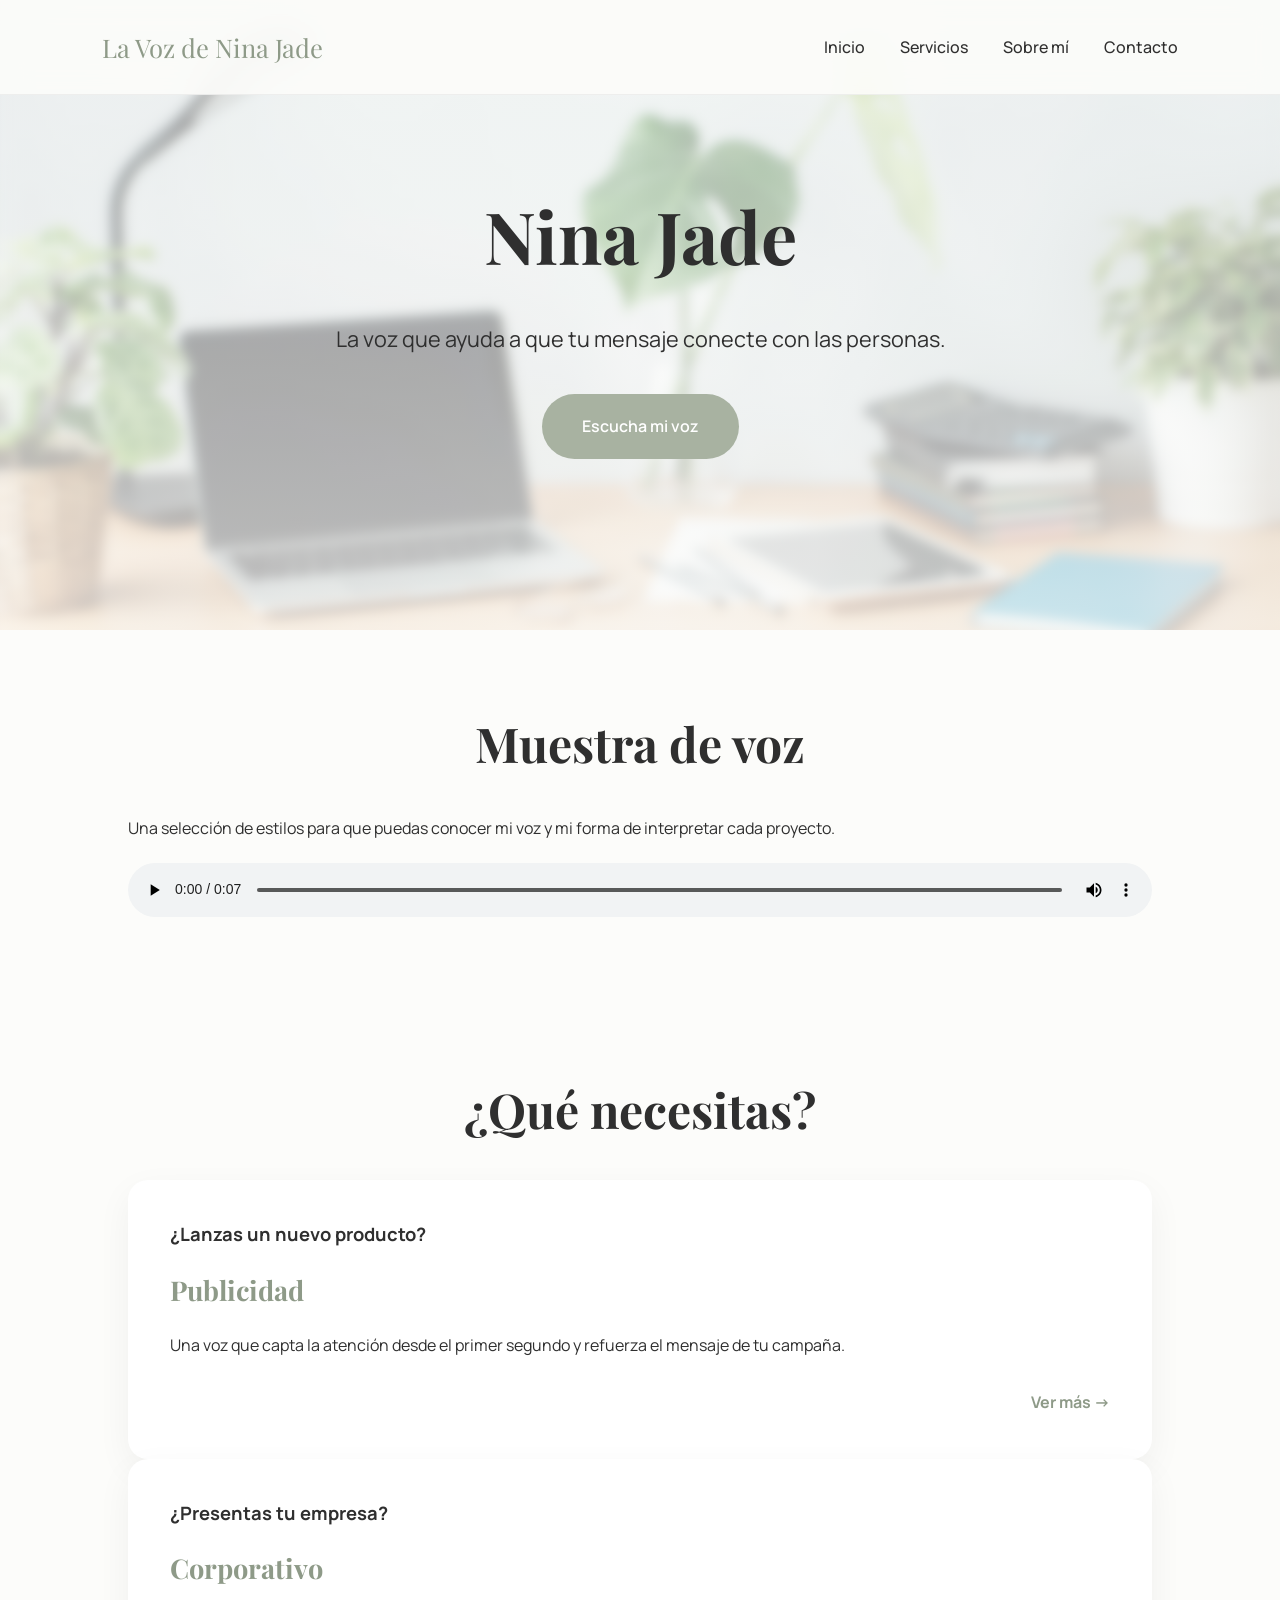
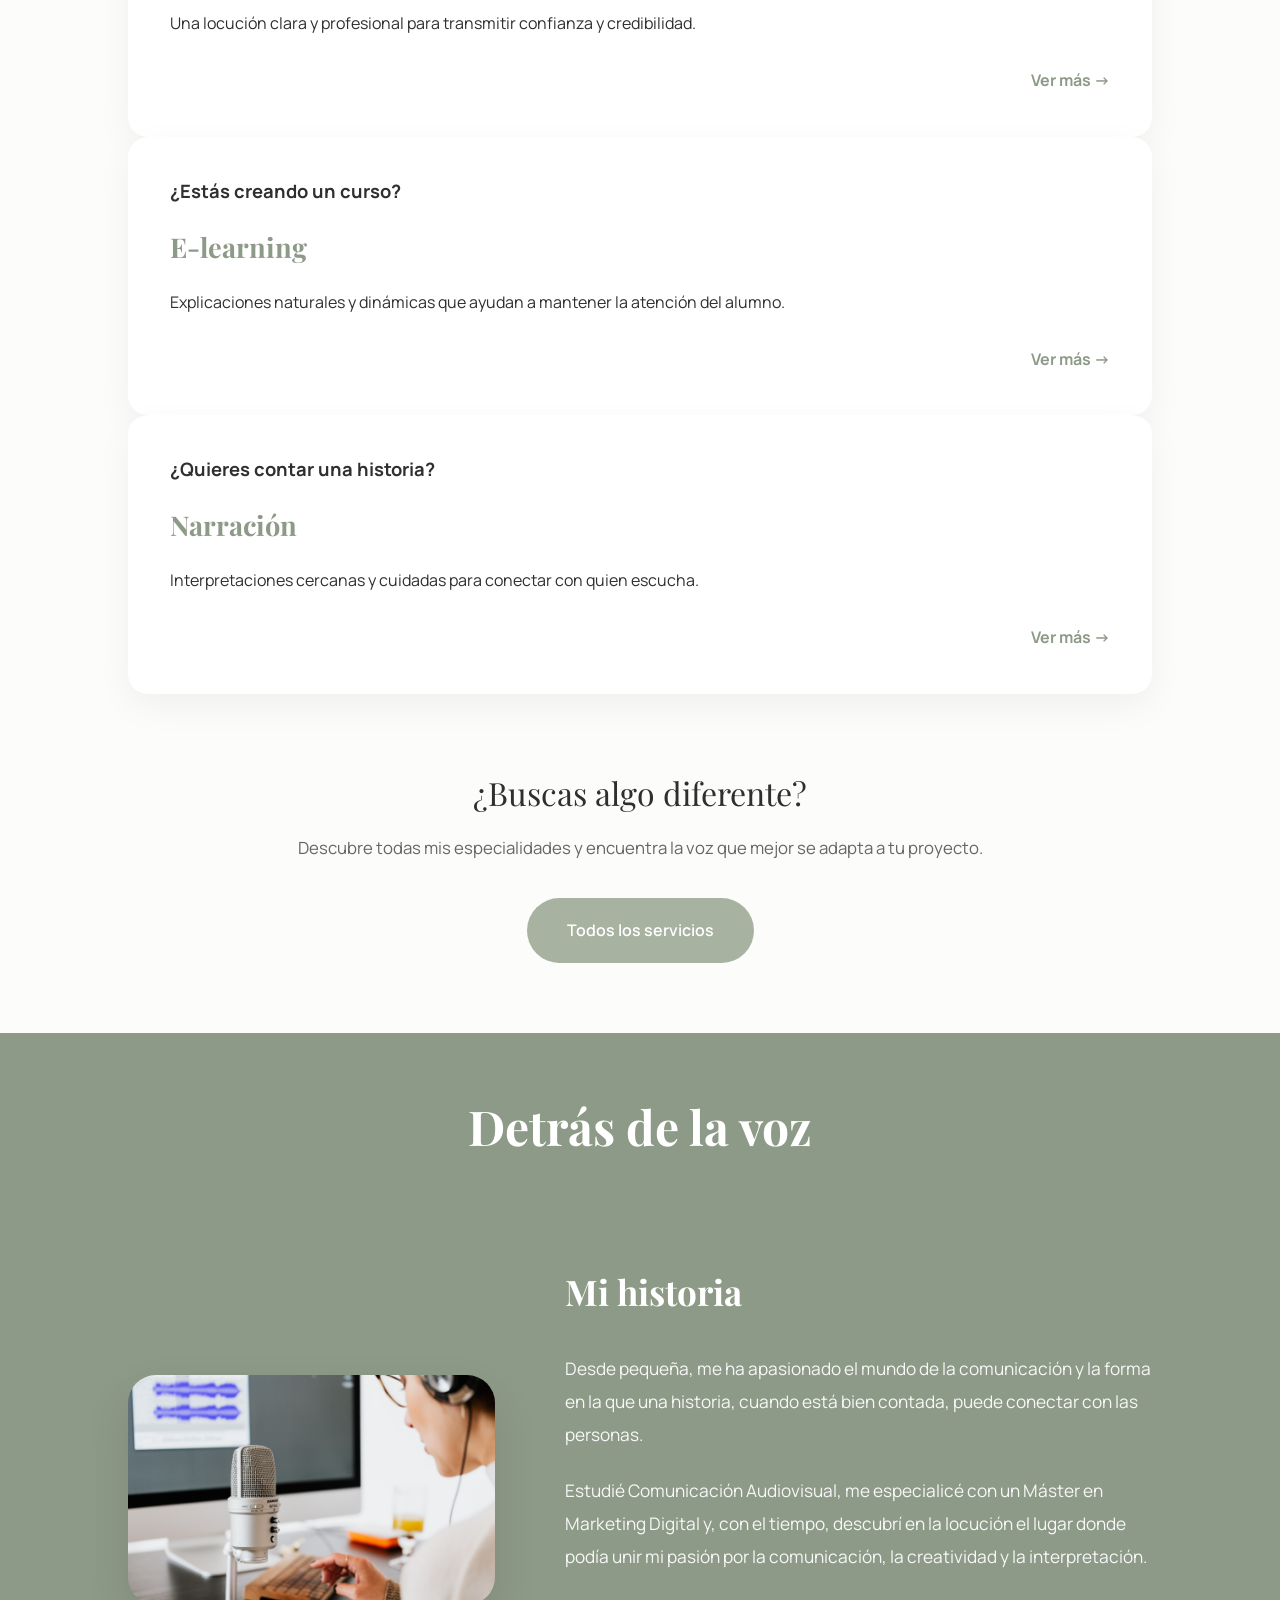
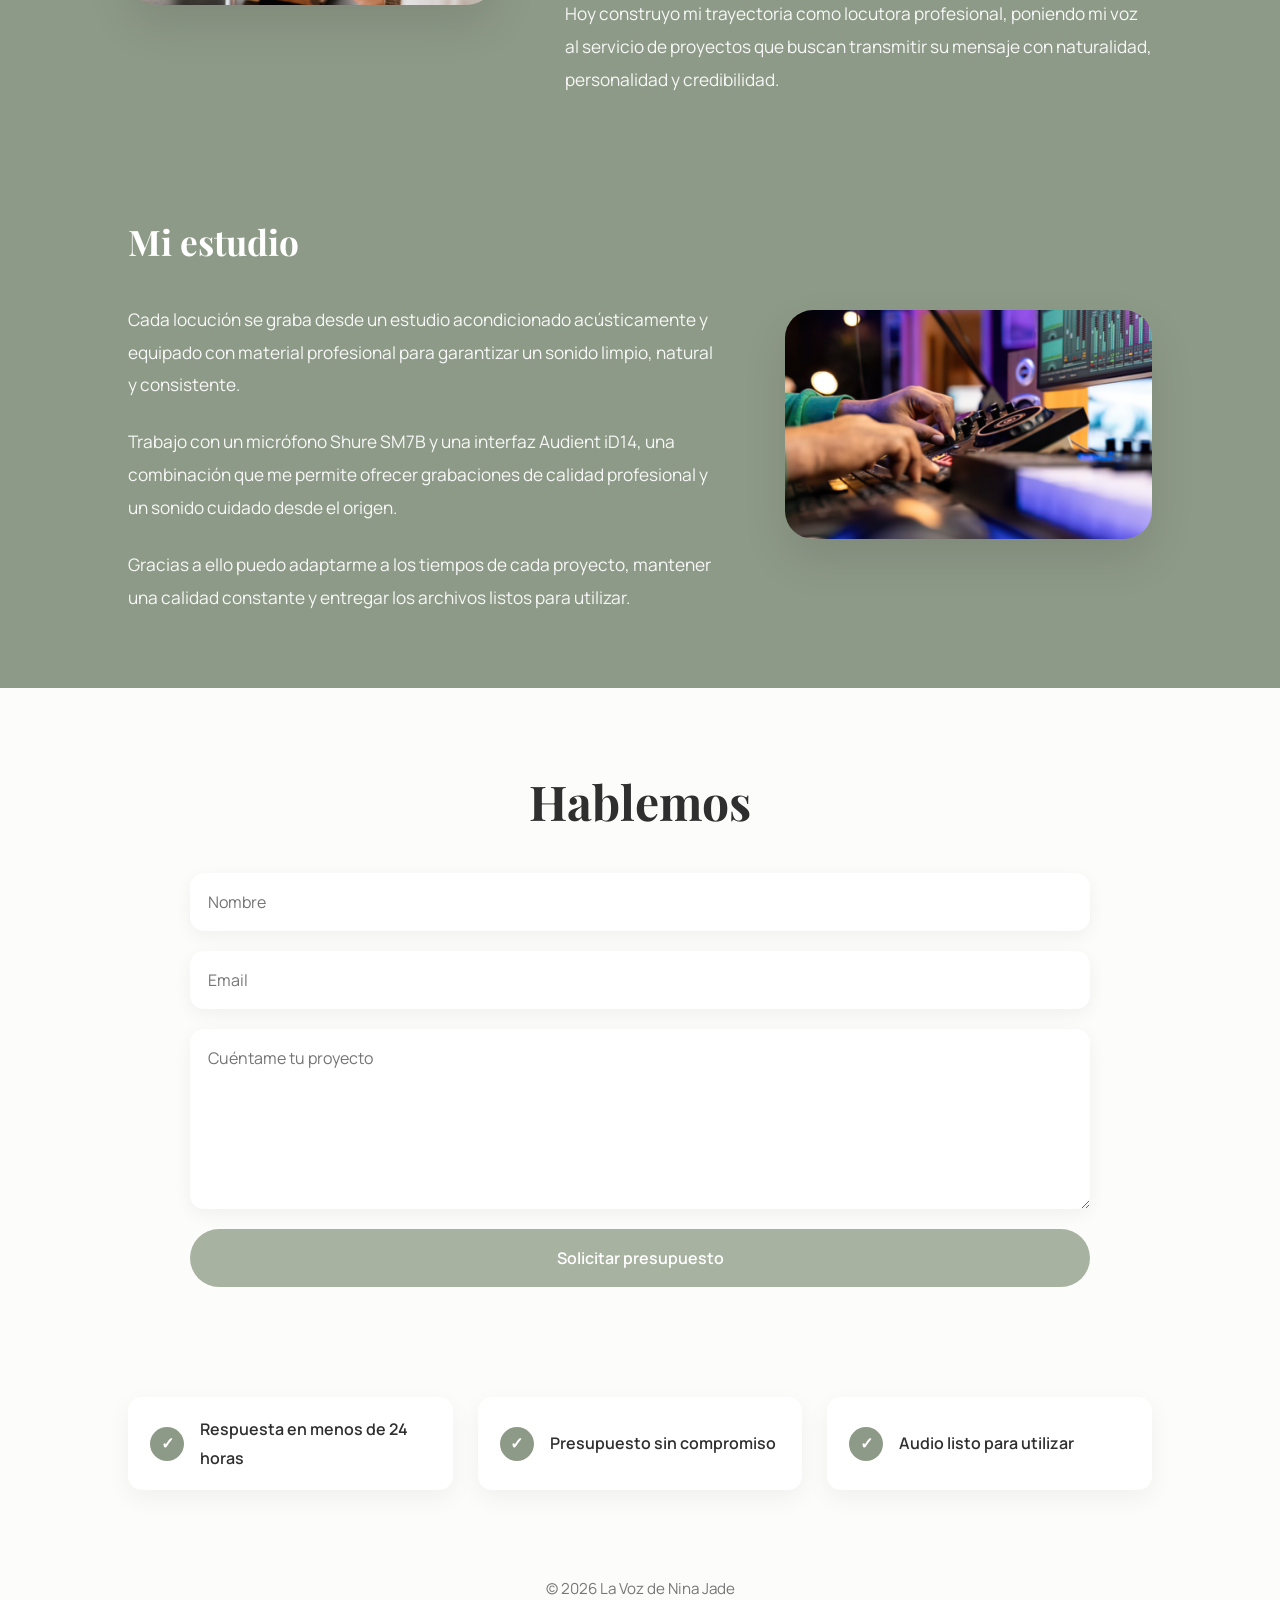
==== index.html @ 8c82927b "index.html" ====
<!DOCTYPE html>
<html lang="es">

<head>
    <meta charset="UTF-8">
    <meta name="viewport" content="width=device-width, initial-scale=1.0">

    <title>La Voz de Nina Jade | Locutora Profesional</title>

    <meta name="description"
        content="Locutora profesional especializada en publicidad, narración, e-learning, corporativo y locución comercial.">

    <link rel="stylesheet" href="style.css">
</head>

<body>

    <!-- ===================== -->
    <!-- HEADER -->
    <!-- ===================== -->

    <header>

        <div class="logo">
            La Voz de Nina Jade
        </div>

        <nav>

            <a href="#inicio">Inicio</a>
            <a href="#servicios">Servicios</a>
            <a href="#sobre-mi">Sobre mí</a>
            <a href="#contacto">Contacto</a>

        </nav>

    </header>


    <!-- ===================== -->
    <!-- HERO -->
    <!-- ===================== -->

    <section id="inicio" class="hero">

        <div class="hero-content">

            <h1>Nina Jade</h1>

            <p>
                La voz que ayuda a que tu mensaje conecte con las personas.
            </p>

            <a href="#demos" class="button">
                Escucha mi voz
            </a>

        </div>

    </section>

    <!-- ===================== -->
    <!-- DEMOS -->
    <!-- ===================== -->

    <section id="demos">

        <h2>Muestra de voz</h2>

        <p>
            Una selección de estilos para que puedas conocer mi voz y mi forma de interpretar cada proyecto.
        </p>

        <audio controls>

            <source src="audio/demoprincipal.mp3" type="audio/mpeg">

            Tu navegador no soporta audio.

        </audio>

    </section>


<!-- ===================== -->
<!-- SERVICIOS -->
<!-- ===================== -->

<section id="servicios">

    <h2>¿Qué necesitas?</h2>

    <div class="home-cards">

        <div class="card">

            <span class="card-question">
                ¿Lanzas un nuevo producto?
            </span>

            <h3>Publicidad</h3>

            <p>
                Una voz que capta la atención desde el primer segundo y refuerza el mensaje de tu campaña.
            </p>

            <a href="publicidad.html" class="card-link">
                Ver más →
            </a>

        </div>

        <div class="card">

            <span class="card-question">
                ¿Presentas tu empresa?
            </span>

            <h3>Corporativo</h3>

            <p>
                Una locución clara y profesional para transmitir confianza y credibilidad.
            </p>

            <a href="corporativo.html" class="card-link">
                Ver más →
            </a>

        </div>

        <div class="card">

            <span class="card-question">
                ¿Estás creando un curso?
            </span>

            <h3>E-learning</h3>

            <p>
                Explicaciones naturales y dinámicas que ayudan a mantener la atención del alumno.
            </p>

            <a href="elearning.html" class="card-link">
                Ver más →
            </a>

        </div>

        <div class="card">

            <span class="card-question">
                ¿Quieres contar una historia?
            </span>

            <h3>Narración</h3>

            <p>
                Interpretaciones cercanas y cuidadas para conectar con quien escucha.
            </p>

            <a href="narracion.html" class="card-link">
                Ver más →
            </a>

        </div>

    </div>

    <div class="services-more">

        <p class="services-more-text">
            ¿Buscas algo diferente?
        </p>

        <p class="services-more-subtext">
            Descubre todas mis especialidades y encuentra la voz que mejor se adapta a tu proyecto.
        </p>

        <a href="servicios.html" class="button">
            Todos los servicios
        </a>

    </div>

</section>

<!-- ===================== -->
<!-- DETRÁS DE LA VOZ -->
<!-- ===================== -->

<section id="sobre-mi" class="about-section">

    <div class="about-wrapper">

        <h2 class="about-main-title">
            Detrás de la voz
        </h2>

        <!-- MI HISTORIA -->

        <div class="about-container">

            <div class="about-image">

                <img src="images/sobremi.png" alt="Nina Jade">

            </div>

            <div class="about-text">

                <h3>Mi historia</h3>

                <p>

                    Desde pequeña, me ha apasionado el mundo de la comunicación y la forma en la que una historia, cuando está bien contada, puede conectar con las personas.

                </p>

                <p>

                    Estudié Comunicación Audiovisual, me especialicé con un Máster en Marketing Digital y, con el tiempo, descubrí en la locución el lugar donde podía unir mi pasión por la comunicación, la creatividad y la interpretación.

                </p>

                <p>

                    Hoy construyo mi trayectoria como locutora profesional, poniendo mi voz al servicio de proyectos que buscan transmitir su mensaje con naturalidad, personalidad y credibilidad.

                </p>

            </div>

        </div>

        <!-- MI ESTUDIO -->

        <div class="about-container reverse">

            <div class="about-image">

                <img src="images/estudio.png" alt="Estudio de grabación">

            </div>

            <div class="about-text">

                <h3>Mi estudio</h3>

                <p>

                    Cada locución se graba desde un estudio acondicionado acústicamente y equipado con material profesional para garantizar un sonido limpio, natural y consistente.

                </p>

                <p>

                    Trabajo con un micrófono Shure SM7B y una interfaz Audient iD14, una combinación que me permite ofrecer grabaciones de calidad profesional y un sonido cuidado desde el origen.

                </p>

                <p>

                    Gracias a ello puedo adaptarme a los tiempos de cada proyecto, mantener una calidad constante y entregar los archivos listos para utilizar.

                </p>

            </div>

        </div>

    </div>

</section>
    

 <!-- ===================== -->
<!-- CONTACTO -->
<!-- ===================== -->

<section id="contacto">

    <h2>Hablemos</h2>

    <form id="contact-form" action="https://formspree.io/f/xaqrydpb" method="POST">

        <input
            type="text"
            name="nombre"
            placeholder="Nombre"
            required>

        <input
            type="email"
            name="email"
            placeholder="Email"
            required>

        <textarea
            name="mensaje"
            placeholder="Cuéntame tu proyecto"
            required></textarea>

       <button type="submit">
    Solicitar presupuesto
</button>

<p id="form-status"></p>

</form>

</section>

    <!-- ===================== -->
<!-- VENTAJAS -->
<!-- ===================== -->

<section class="contact-highlights">

    <div class="service-highlights">

        <div class="highlight">

            <span>✓</span>

            <p>Respuesta en menos de 24 horas</p>

        </div>

        <div class="highlight">

            <span>✓</span>

            <p>Presupuesto sin compromiso</p>

        </div>

        <div class="highlight">

            <span>✓</span>

            <p>Audio listo para utilizar</p>

        </div>

    </div>

</section>
    
    <!-- ===================== -->
    <!-- FOOTER -->
    <!-- ===================== -->

    <footer>

        <p>

            © 2026 La Voz de Nina Jade

        </p>

    </footer>

    <script src="script.js"></script>

</body>

</html>
---- style.css ----
/* ==========================================
   LA VOZ DE NINA JADE
   STYLE.CSS · VERSIÓN 1.0
========================================== */


/* ==========================================
   GOOGLE FONTS
========================================== */

@import url('https://fonts.googleapis.com/css2?family=Manrope:wght@300;400;500;600;700&family=Playfair+Display:wght@500;600;700&display=swap');


/* ==========================================
   VARIABLES
========================================== */

:root{

    --background:#FCFCFA;

    --text:#2F2F2F;

    --sage:#A8B2A1;

    --sage-dark:#8E9A88;

    --light:#E8ECE8;

    --white:#FFFFFF;

}


/* ==========================================
   RESET
========================================== */

*{

    margin:0;

    padding:0;

    box-sizing:border-box;

}


html{

    scroll-behavior:smooth;

}


body{

    font-family:"Manrope",sans-serif;

    background:var(--background);

    color:var(--text);

    line-height:1.8;

}


/* ==========================================
   HEADER
========================================== */

header{

    position:fixed;

    top:0;

    left:0;

    width:100%;

    display:flex;

    justify-content:space-between;

    align-items:center;

    padding:24px 8%;

    background:rgba(252,252,250,.90);

    backdrop-filter:blur(14px);

    border-bottom:1px solid rgba(0,0,0,.05);

    z-index:1000;

}


/* ==========================================
   LOGO
========================================== */

.logo{

    text-decoration:none;

    font-family:"Playfair Display",serif;

    font-size:1.6rem;

    color:var(--sage-dark);

    transition:.3s;

}

.logo:hover{

    color:var(--text);

}


/* ==========================================
   NAVEGACIÓN
========================================== */

nav{

    display:flex;

    gap:35px;

}


nav a{

    text-decoration:none;

    color:var(--text);

    font-weight:500;

    transition:.3s;

}


nav a:hover{

    color:var(--sage-dark);

}


/* ==========================================
   HERO PRINCIPAL
========================================== */

.hero{

    min-height:70vh;

    display:flex;

    justify-content:center;

    align-items:center;

    text-align:center;

    padding:80px 20px;

    background:

        linear-gradient(rgba(252,252,250,.55),rgba(252,252,250,.75)),

        url("images/portada.png");

    background-size:cover;

    background-position:center;

}


.hero-content{

    max-width:760px;

}


.hero h1{

    font-family:"Playfair Display",serif;

    font-size:4.5rem;

    margin-bottom:20px;

    color:var(--text);

}


.hero p{

    font-size:1.35rem;

    margin-bottom:35px;

}


/* ==========================================
   BOTONES
========================================== */

.button{

    display:inline-block;

    background:var(--sage);

    color:white;

    padding:18px 40px;

    border-radius:999px;

    text-decoration:none;

    font-weight:600;

    transition:.35s;

}


.button:hover{

    background:var(--sage-dark);

    transform:translateY(-3px);

}


/* ==========================================
   SECCIONES
========================================== */

section{

    padding:70px 10%;

}


section h2{

    font-family:"Playfair Display",serif;

    font-size:3rem;

    text-align:center;

    margin-bottom:28px;

}


/* ==========================================
   TARJETAS
========================================== */

.cards{

    display:grid;

    grid-template-columns:repeat(2,1fr);

    gap:30px;

}


.card{

    background:white;

    padding:42px;

    border-radius:20px;

    box-shadow:0 12px 35px rgba(0,0,0,.05);

    transition:.35s;

}


.card:hover{

    transform:translateY(-8px);

}


/* ==========================================
   TARJETAS · TEXTO
========================================== */

.card-question{

    display:block;

    margin-bottom:18px;

    font-size:1.15rem;

    font-weight:700;

    line-height:1.4;

    color:var(--text);

}


.card h3{

    font-family:"Playfair Display",serif;

    font-size:1.7rem;

    color:var(--sage-dark);

    margin-bottom:16px;

}


.card p{

    margin-bottom:28px;

    line-height:1.8;

}


.card-link{

    display:block;

    width:fit-content;

    margin-left:auto;

    text-decoration:none;

    color:var(--sage-dark);

    font-weight:700;

    transition:.3s;

}


.card-link:hover{

    color:var(--text);

    transform:translateX(4px);

}


.card:hover .card-link{

    color:var(--text);

}

/* ==========================
      VENTAJAS
========================== */

.service-highlights{

    display:grid;

    grid-template-columns:repeat(3,1fr);

    gap:25px;

    margin-top:20px;

}
.highlight{

    display:flex;

    align-items:center;

    gap:16px;

    background:white;

    padding:18px 22px;

    border-radius:14px;

    box-shadow:0 8px 25px rgba(0,0,0,.05);

    transition:.3s;

}

.highlight:hover{

    transform:translateX(6px);

}

.highlight span{

    width:34px;

    height:34px;

    border-radius:50%;

    background:var(--sage-dark);

    color:white;

    display:flex;

    justify-content:center;

    align-items:center;

    font-weight:700;

    flex-shrink:0;

}

.highlight p{

    margin:0;

    font-weight:600;

    color:var(--text);

}

.contact-highlights{

    padding-top:10px;

}

/* ==========================================
   MÁS ESPECIALIDADES
========================================== */

.services-more{

    margin-top:70px;

    text-align:center;

}

.services-more-text{

    font-family:"Playfair Display",serif;

    font-size:2rem;

    color:var(--text);

    margin-bottom:12px;

}

.services-more-subtext{

    max-width:760px;

    margin:0 auto 35px;

    font-size:1.05rem;

    line-height:1.8;

    color:#666;

}


/* ==========================================
   AUDIO
========================================== */

audio{

    width:100%;

    margin-top:20px;

}


/* ==========================================
   SOBRE MÍ
========================================== */

.about-container{

    display:flex;

    align-items:center;

    gap:70px;

    max-width:1400px;

    margin:auto;

}

.about-image{

    flex:1;

}

.about-image img{

    width:100%;

    max-width:560px;

    aspect-ratio:16/10;

    object-fit:cover;

    display:block;

    border-radius:28px;

    box-shadow:0 20px 45px rgba(0,0,0,.10);

}

.about-text{

    flex:1.6;

}

.about-text h2{

    text-align:left;

    margin-bottom:35px;

}

.about-text p{

    font-size:1.08rem;

    line-height:1.9;

    margin-bottom:24px;

}

/* ==========================================
   DETRÁS DE LA VOZ
========================================== */

.about-section{

    background:var(--sage-dark);

    color:white;

    padding:50px 10%;

}

.about-wrapper{

    max-width:1400px;

    margin:auto;

}

.about-main-title{

    color:white;

    text-align:center;

    margin-bottom:90px;

}

.about-section .about-container{

    margin-bottom:90px;

}

.about-section .about-container:last-child{

    margin-bottom:0;

}

.about-section .about-text h3{

    font-family:"Playfair Display",serif;

    font-size:2.2rem;

    color:white;

    margin-bottom:30px;

}

.about-section .about-text p{

    color:rgba(255,255,255,.92);

}

.reverse{

    flex-direction:row-reverse;

}
/* ==========================================
   FORMULARIO
========================================== */

form{

    max-width:900px;

    margin:auto;

    display:flex;

    flex-direction:column;

    gap:20px;

}

input,
textarea{

    width:100%;

    padding:18px;

    border:none;

    border-radius:14px;

    background:white;

    box-shadow:0 5px 18px rgba(0,0,0,.05);

    font-size:1rem;

    font-family:"Manrope",sans-serif;

}

input:focus,
textarea:focus{

    outline:none;

    box-shadow:0 0 0 2px rgba(142,154,136,.35);

}

textarea{

    min-height:180px;

    resize:vertical;

}


button{

    background:var(--sage);

    color:white;

    border:none;

    border-radius:999px;

    padding:18px;

    cursor:pointer;

    font-size:1rem;

    font-family:"Manrope",sans-serif;

    font-weight:600;

    transition:.35s;

}

button:hover{

    background:var(--sage-dark);

    transform:translateY(-2px);

}


#form-status{

    margin-top:20px;

    text-align:center;

    min-height:30px;

    color:var(--sage-dark);

    font-weight:600;

}

#contacto{

    padding-bottom:20px;

}

.contact-highlights{

    padding-top:0;

}

/* ==========================================
   FOOTER
========================================== */

footer{

    padding:15px 20px;

    text-align:center;

    color:#777;

    font-size:.95rem;

}
/* ==========================================
   PÁGINAS DE SERVICIOS
========================================== */


/* ---------- HERO ---------- */

.hero-service{

    min-height:75vh;

    display:flex;

    justify-content:center;

    align-items:center;

    text-align:center;

    padding:140px 20px 80px;

    background-size:cover;

    background-position:center;

    background-repeat:no-repeat;

}


/* ---------- IMÁGENES DE CADA SERVICIO ---------- */

.hero-service.publicidad{

    background:
        linear-gradient(rgba(252,252,250,.55),rgba(252,252,250,.75)),
        url("images/portadapublicitaria.png") center center / cover no-repeat;

}

.hero-service.corporativo{

    background:
        linear-gradient(rgba(252,252,250,.55),rgba(252,252,250,.75)),
        url("images/portadacorporativo.png") center center / cover no-repeat;

}

.hero-service.elearning{

    background:
        linear-gradient(rgba(252,252,250,.55),rgba(252,252,250,.75)),
        url("images/portadaelearning.png") center center / cover no-repeat;

}

.hero-service.narracion{

    background:
        linear-gradient(rgba(252,252,250,.55),rgba(252,252,250,.75)),
        url("images/portadanarracion.png") center center / cover no-repeat;

}


/* ---------- CONTENIDO HERO ---------- */

.hero-service-content{

    max-width:850px;

}

.hero-service h1{

    font-family:"Playfair Display",serif;

    font-size:4rem;

    margin-bottom:20px;

}

.hero-subtitle{

    font-size:1.35rem;

    line-height:1.8;

}


/* ---------- SECCIONES ---------- */

.service-intro,
.service-types,
.service-demos,
.service-about,
.service-studio,
.service-process{

    max-width:1400px;

    margin:auto;

    padding:30px 10%;

}


.service-intro p,
.service-about p,
.service-process p{

    max-width:1100px;

    margin:0 auto 20px;

    text-align:center;

    line-height:1.9;

    font-size:1.08rem;

}

.service-intro-text{

    max-width:1100px;

    margin:0 auto 65px;

    text-align:center;

    line-height:1.8;

    font-size:1.08rem;

    color:#666;

}

/* ---------- LISTAS ---------- */

.service-types ul,
.service-process ul{

    max-width:900px;

    margin:40px auto;

    padding-left:25px;

    line-height:2;

}


.service-types li,
.service-process li{

    margin-bottom:12px;

}


/* ---------- DEMOS ---------- */

.service-demos{

    text-align:center;

}


.service-demos h3{

    font-family:"Playfair Display",serif;

    color:var(--sage-dark);

    margin-top:45px;

    margin-bottom:18px;

}


.service-demos audio{

    max-width:700px;

}


/* ==========================================
   RESPONSIVE
========================================== */

@media(max-width:900px){

    header{

        flex-direction:column;

        gap:20px;

    }
   
   .service-highlights{

    grid-template-columns:1fr;

}

    nav{

        gap:18px;

        flex-wrap:wrap;

        justify-content:center;

    }

    .hero h1,
    .hero-service h1{

        font-size:3rem;

    }

    .hero p,
    .hero-subtitle{

        font-size:1.15rem;

    }

    section{

        padding:70px 8%;

    }

    section h2{

        font-size:2.3rem;

    }

    .about-container{

        flex-direction:column;

        text-align:center;

        gap:45px;

    }

    .about-text{

        text-align:center;

    }

    .about-text h2{

        text-align:center;

    }

    .about-image img{

        max-width:320px;

     }

    .hero-service{

        min-height:60vh;

    }

}
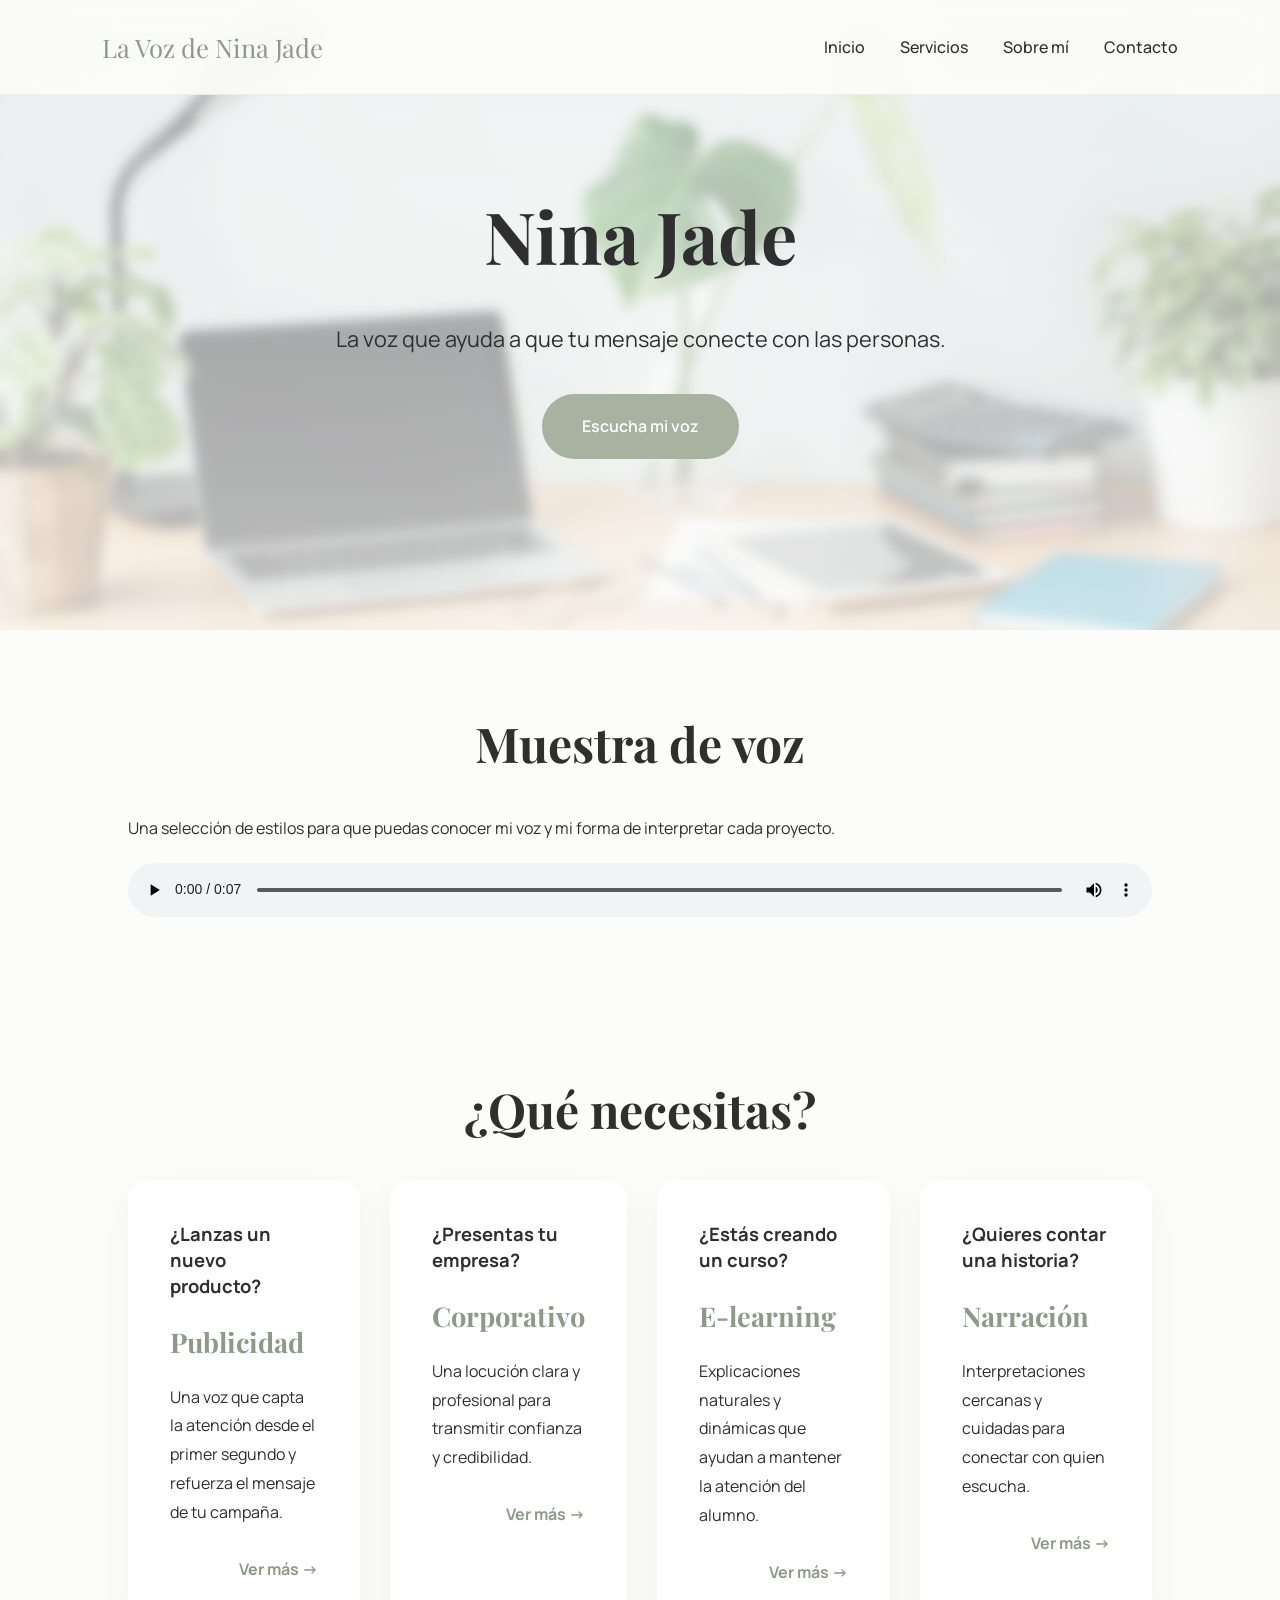
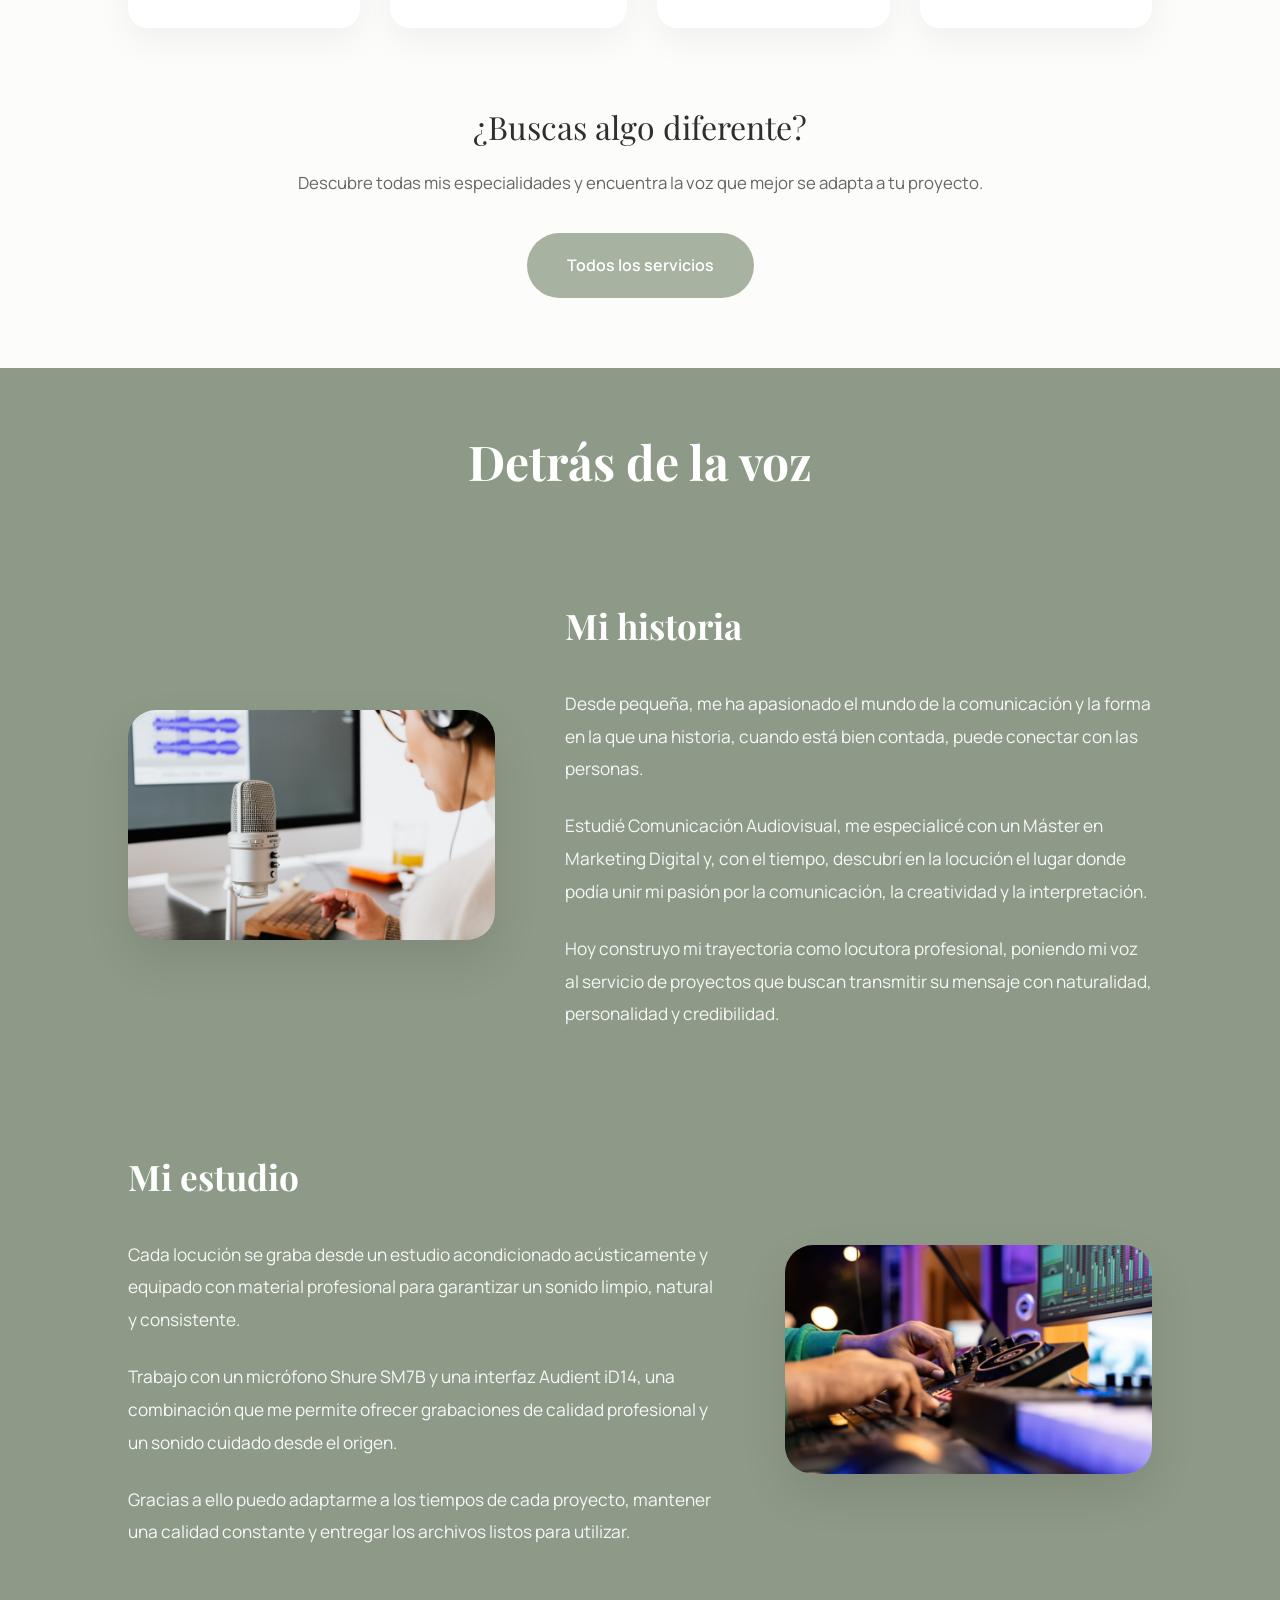
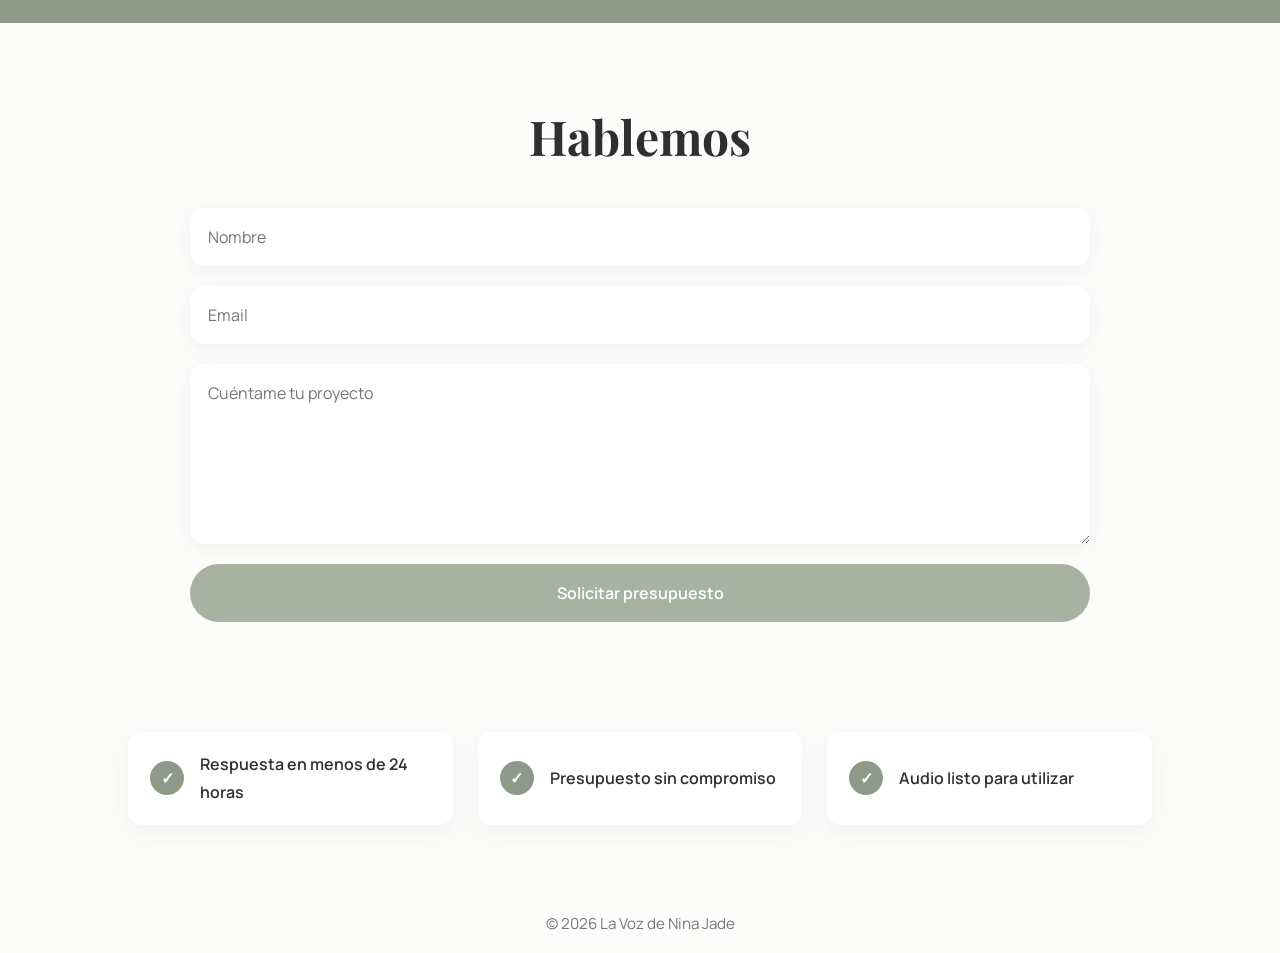
==== commit 3359e5bd: "index.html" ====
--- a/index.html
+++ b/index.html
@@ -9,6 +9,8 @@
 
     <meta name="description"
         content="Locutora profesional especializada en publicidad, narración, e-learning, corporativo y locución comercial.">
+
+    <link rel="icon" type="image/png" href="favicon.png">
 
     <link rel="stylesheet" href="style.css">
 </head>
--- a/style.css
+++ b/style.css
@@ -279,6 +279,16 @@
 /* ==========================================
    TARJETAS
 ========================================== */
+
+.home-cards{
+
+    display:grid;
+
+    grid-template-columns:repeat(4,1fr);
+
+    gap:30px;
+
+}
 
 .cards{
 
@@ -1026,6 +1036,18 @@
 
     }
 
+   .home-cards{
+
+    grid-template-columns:1fr;
+
+}
+
+   .cards{
+
+    grid-template-columns:1fr;
+
+}
+
     section{
 
         padding:70px 8%;
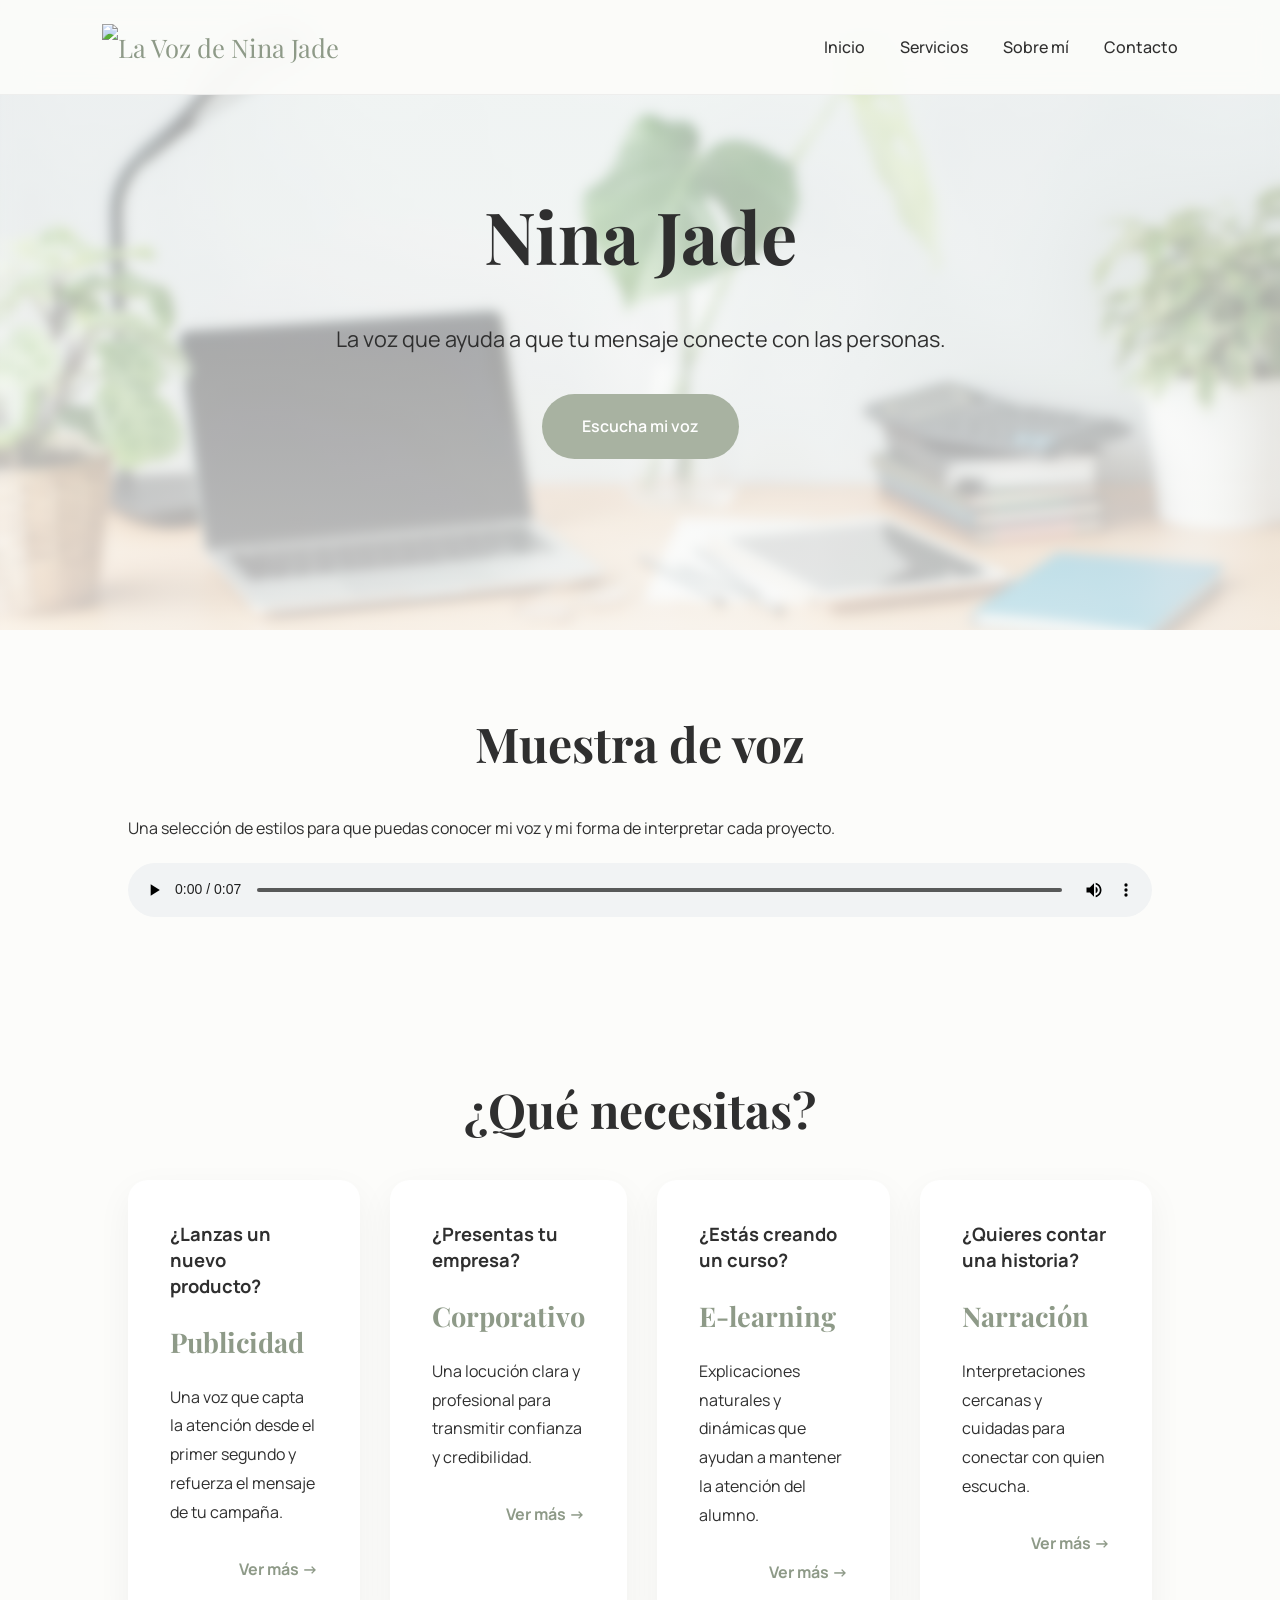
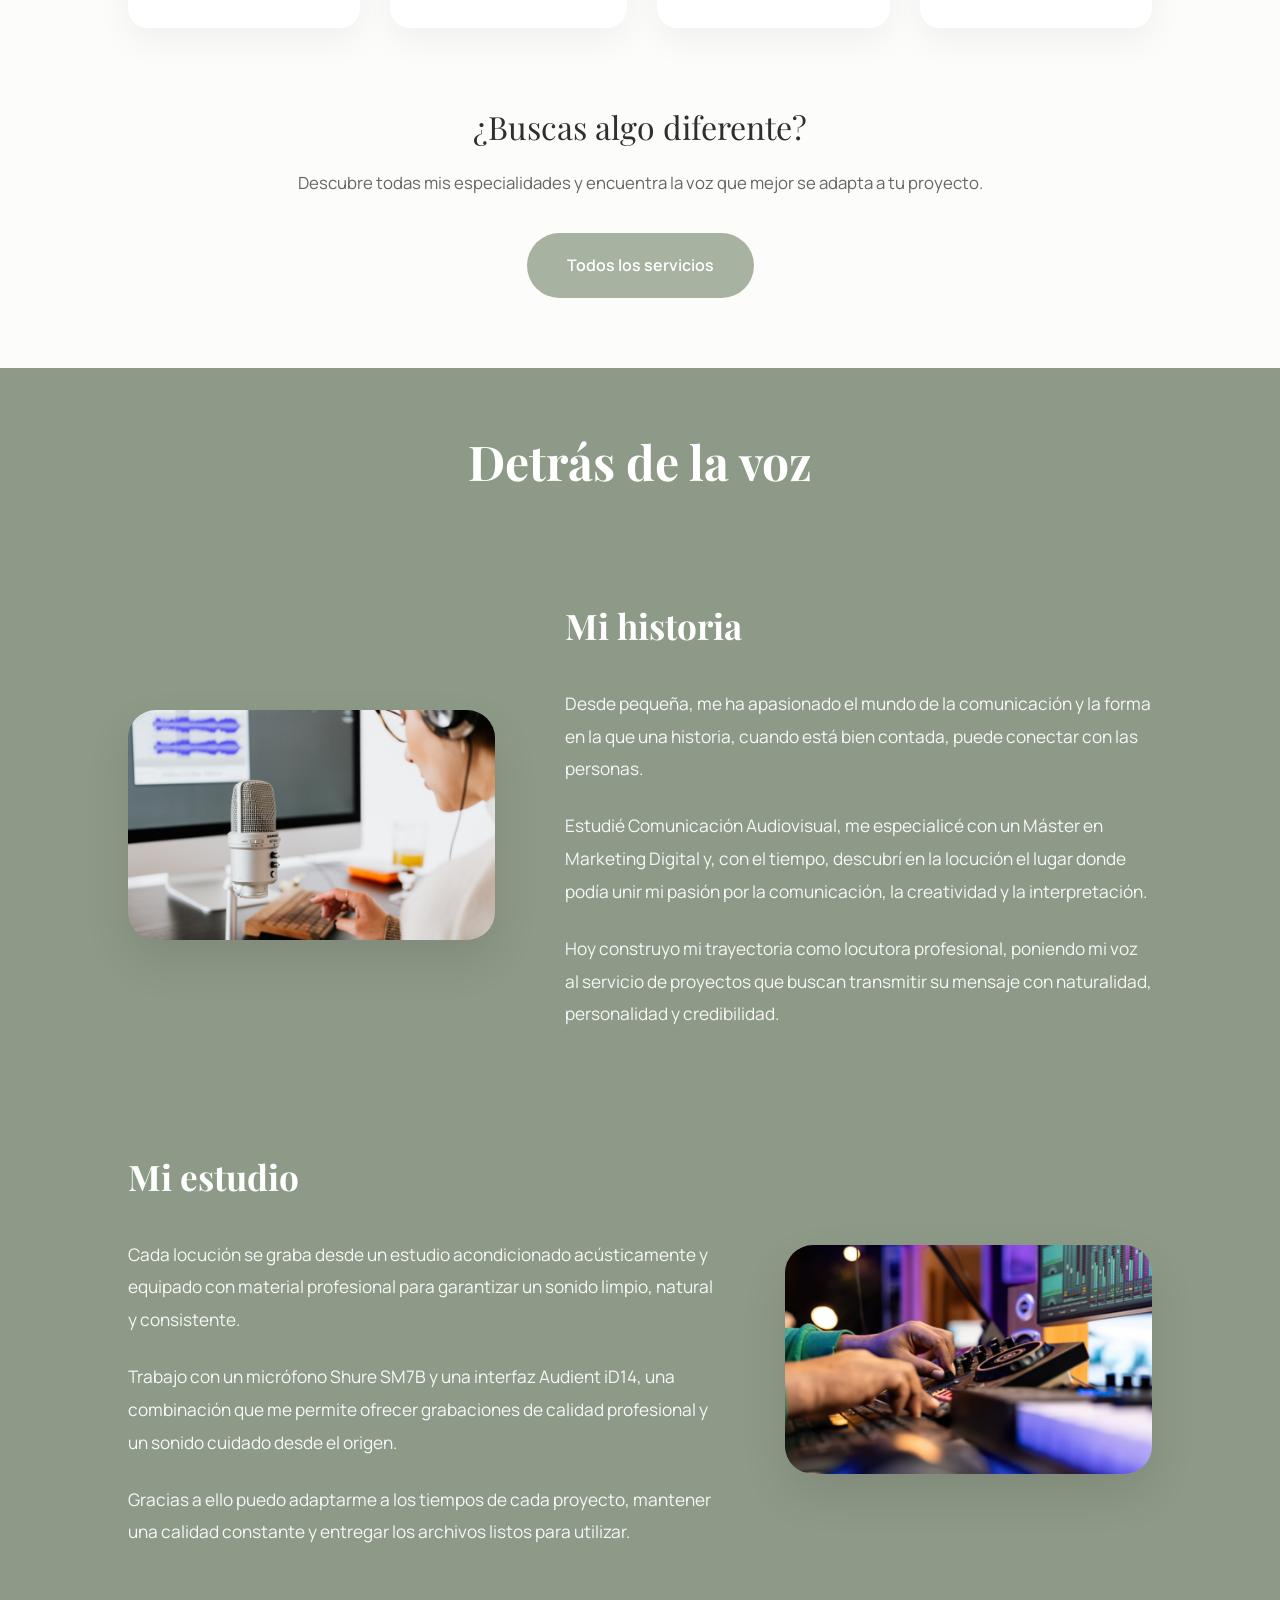
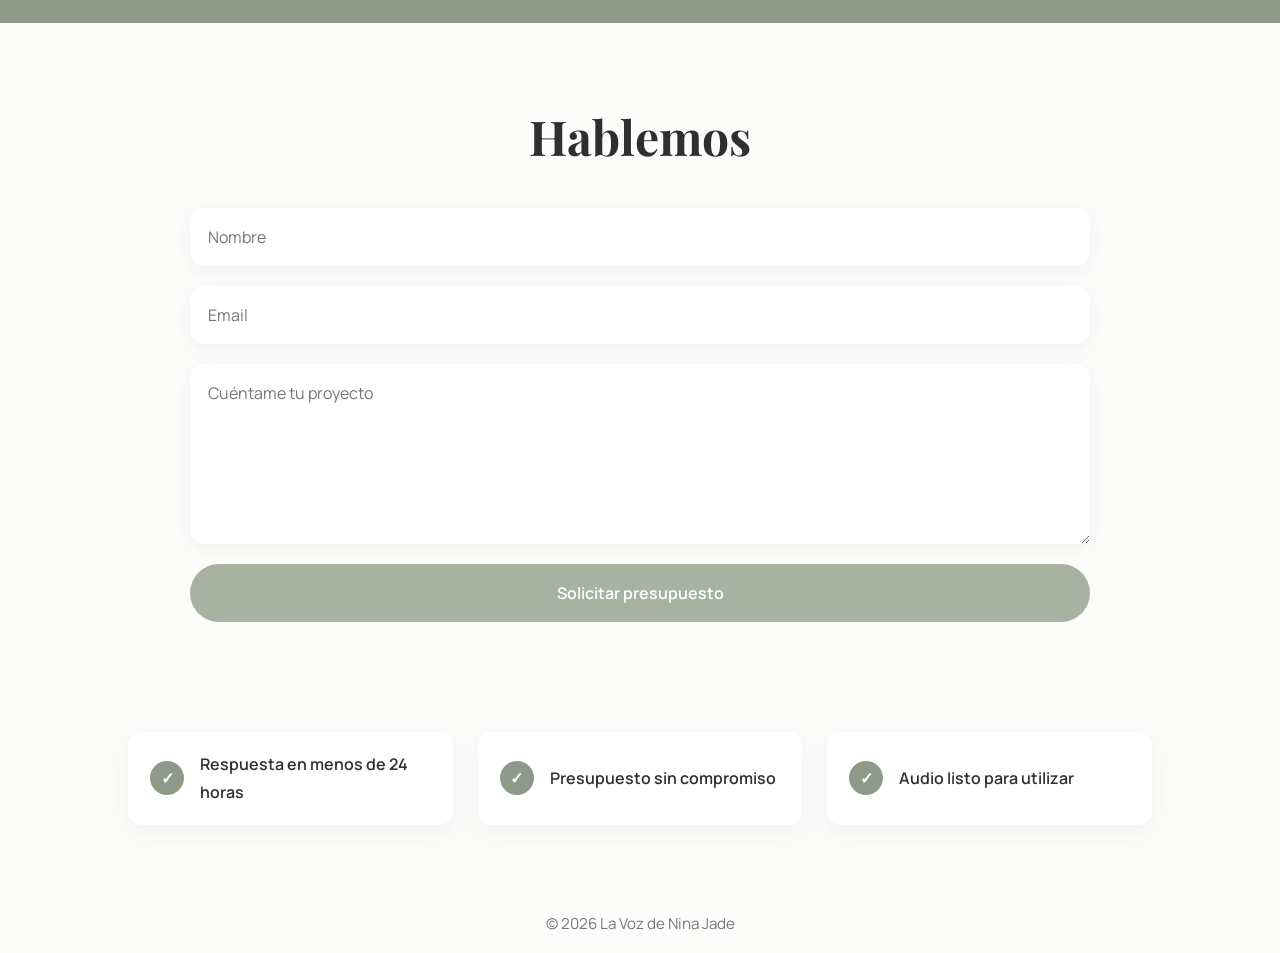
==== commit 28b87a7a: "index.html" ====
--- a/index.html
+++ b/index.html
@@ -23,20 +23,22 @@
 
     <header>
 
-        <div class="logo">
-            La Voz de Nina Jade
-        </div>
-
-        <nav>
-
-            <a href="#inicio">Inicio</a>
-            <a href="#servicios">Servicios</a>
-            <a href="#sobre-mi">Sobre mí</a>
-            <a href="#contacto">Contacto</a>
-
-        </nav>
-
-    </header>
+    <a href="index.html" class="logo">
+
+        <img src="logo.png" alt="La Voz de Nina Jade">
+
+    </a>
+
+    <nav>
+
+        <a href="#inicio">Inicio</a>
+        <a href="#servicios">Servicios</a>
+        <a href="#sobre-mi">Sobre mí</a>
+        <a href="#contacto">Contacto</a>
+
+    </nav>
+
+</header>
 
 
     <!-- ===================== -->
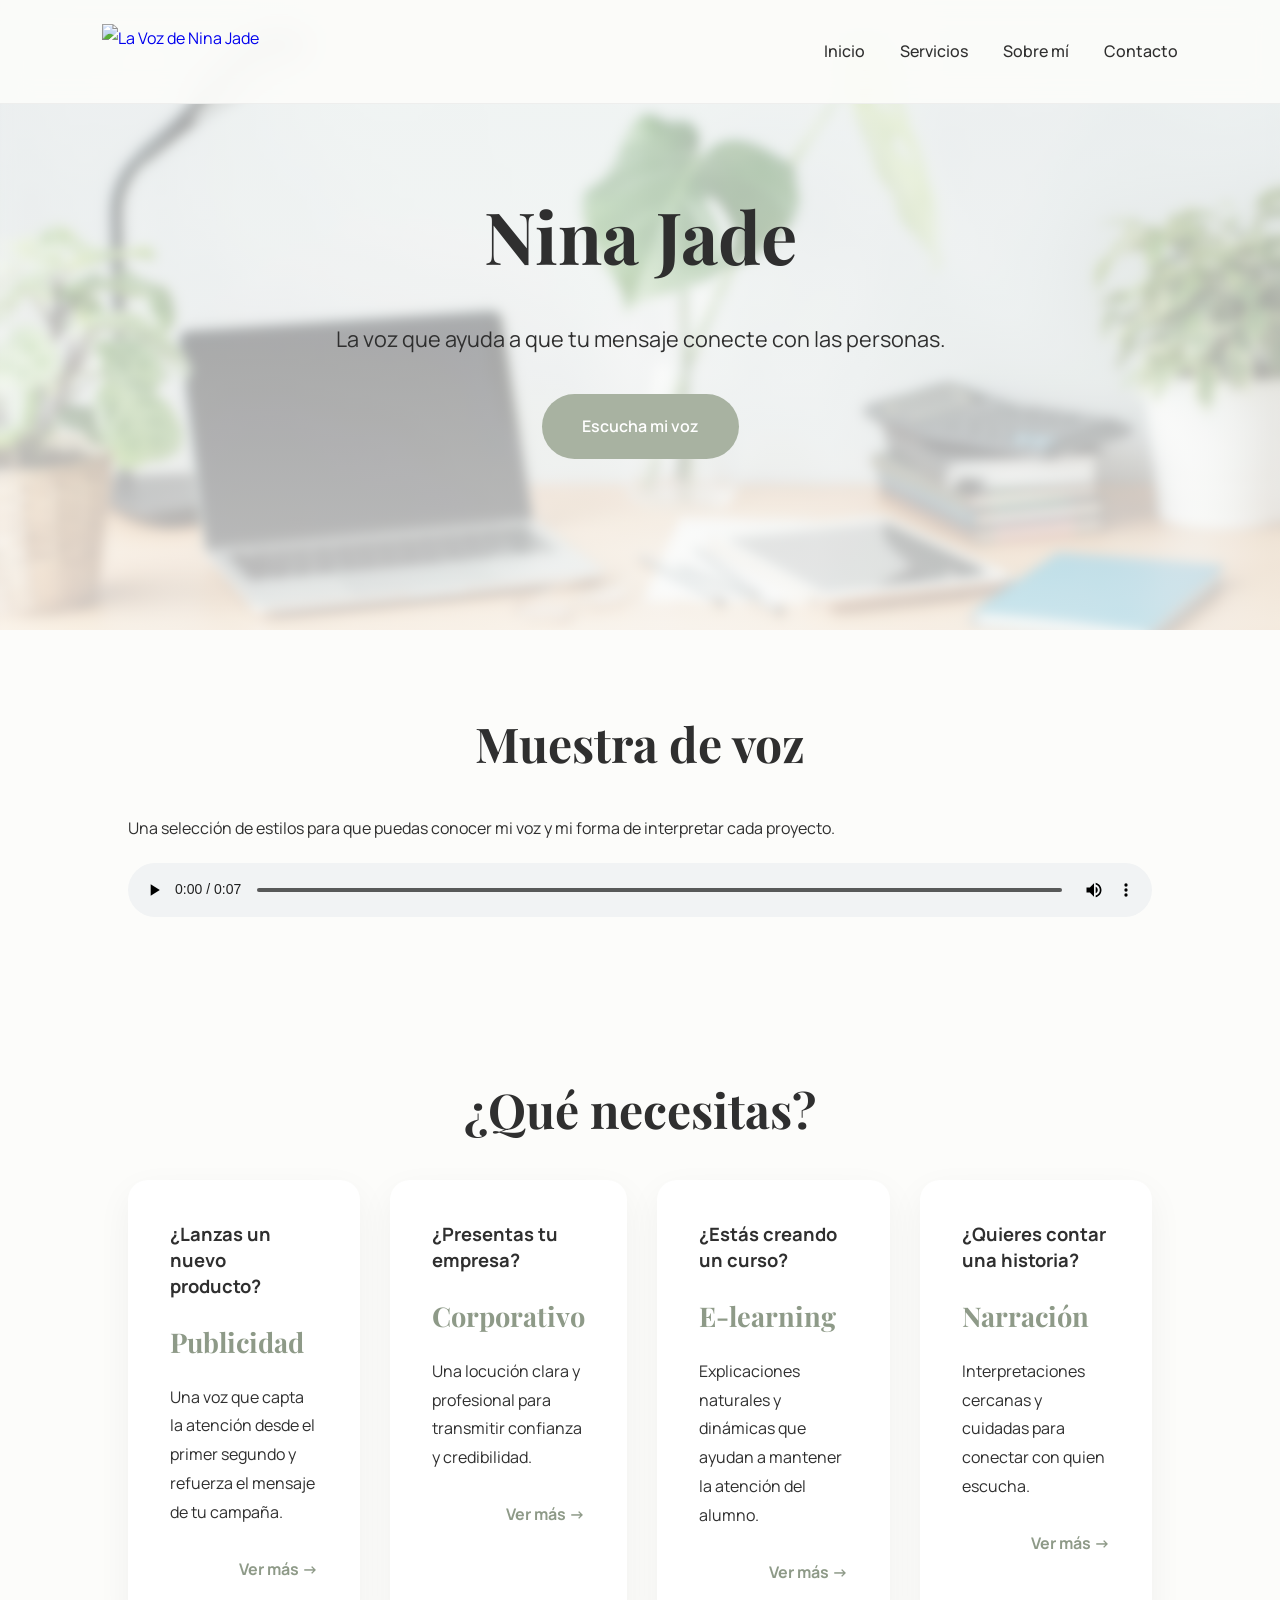
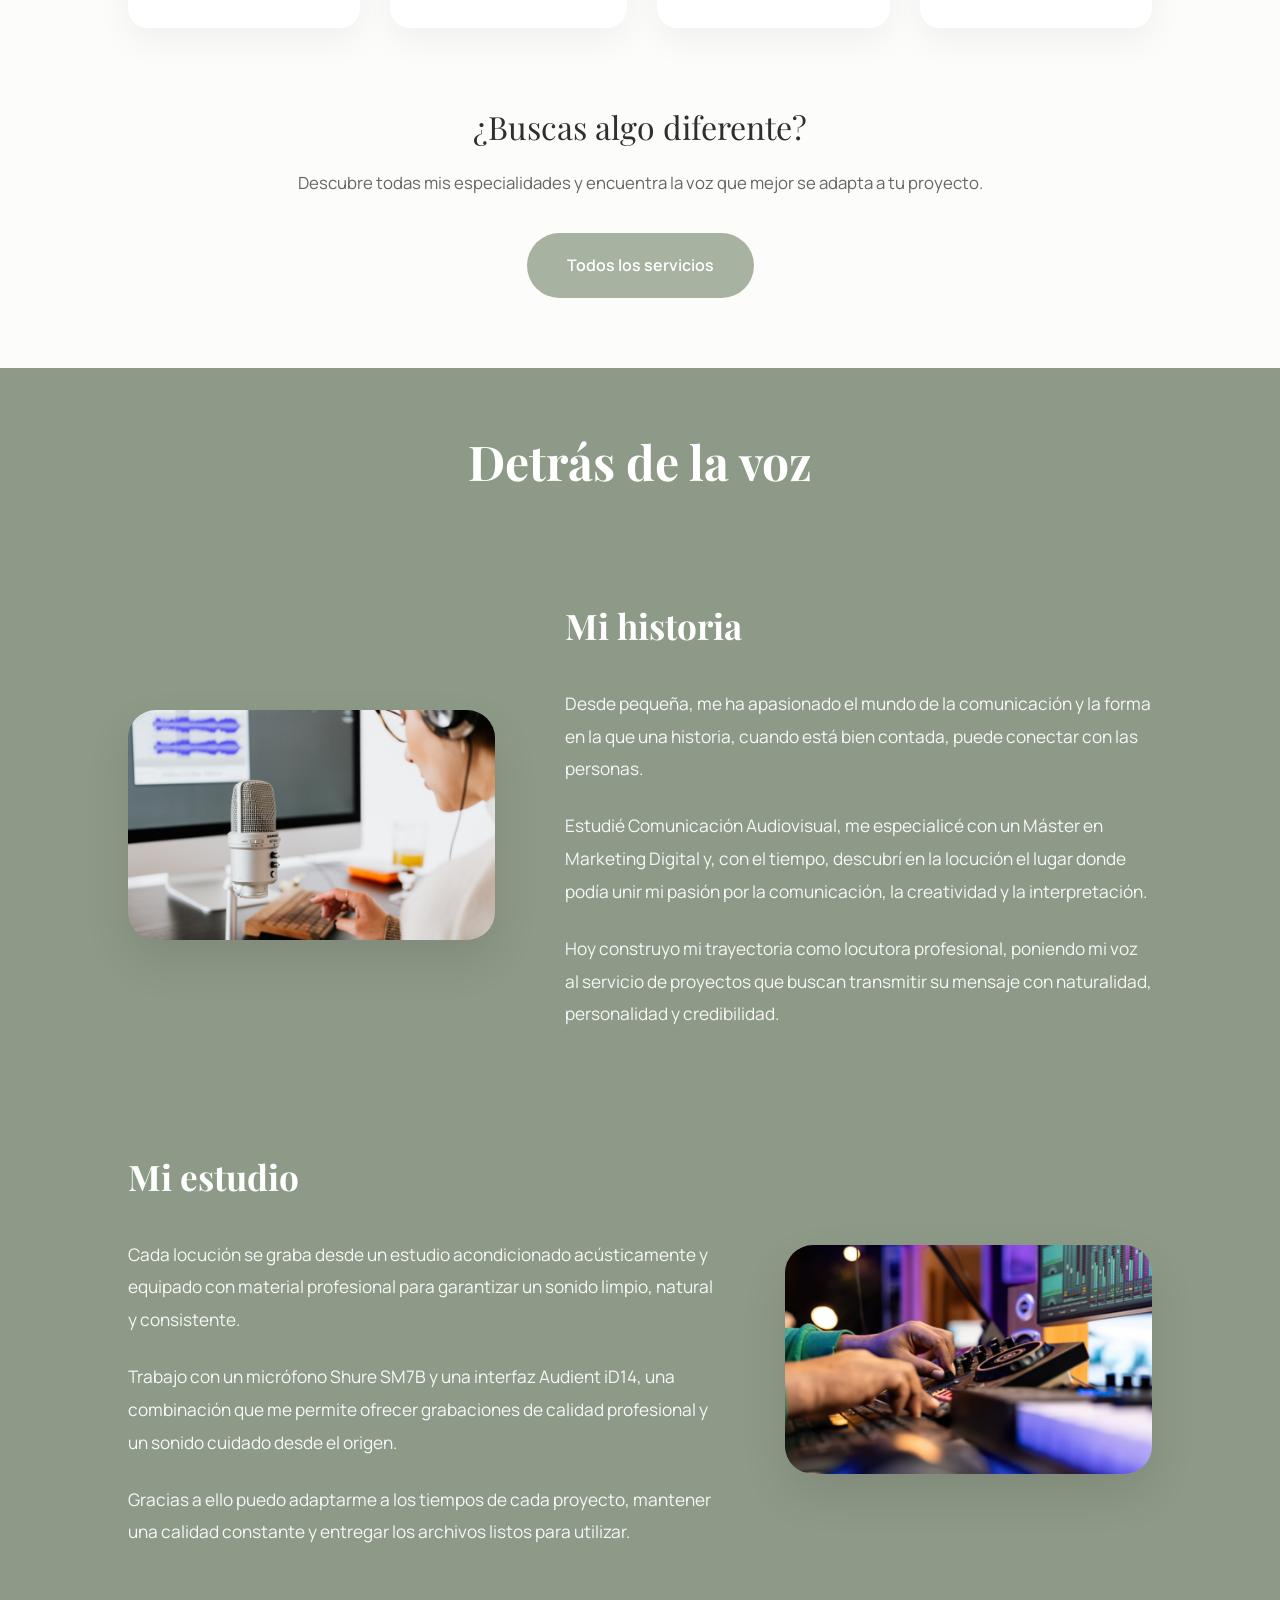
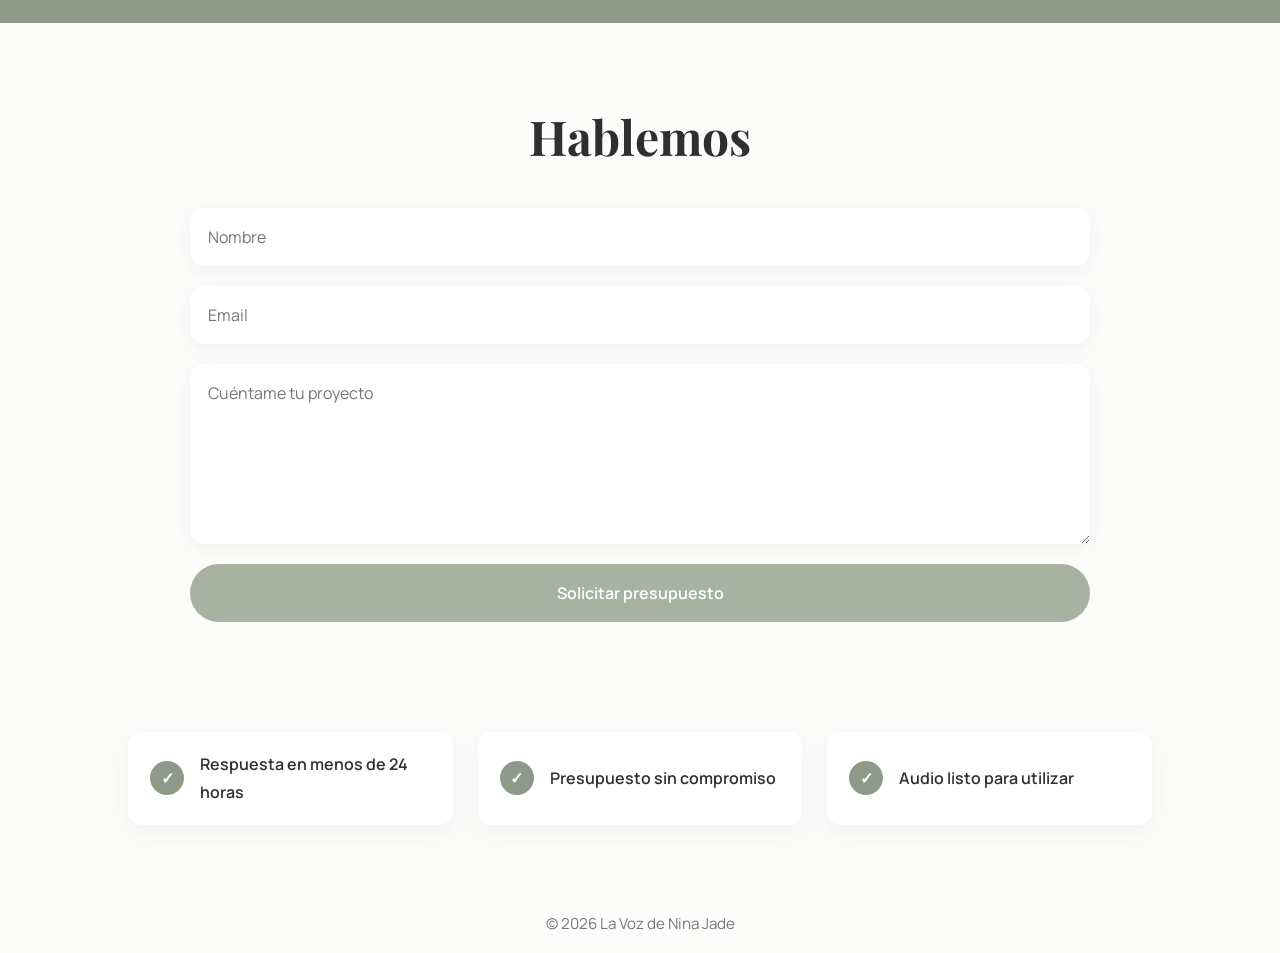
==== commit d0c18f98: "index.html" ====
--- a/index.html
+++ b/index.html
@@ -10,7 +10,7 @@
     <meta name="description"
         content="Locutora profesional especializada en publicidad, narración, e-learning, corporativo y locución comercial.">
 
-    <link rel="icon" type="image/png" href="favicon.png">
+    <link rel="icon" type="image/png" href="images/favicon.png">
 
     <link rel="stylesheet" href="style.css">
 </head>
--- a/style.css
+++ b/style.css
@@ -106,24 +106,31 @@
 
 .logo{
 
+    display:flex;
+
+    align-items:center;
+
     text-decoration:none;
 
-    font-family:"Playfair Display",serif;
-
-    font-size:1.6rem;
-
-    color:var(--sage-dark);
+}
+
+.logo img{
+
+    height:55px;
+
+    width:auto;
+
+    display:block;
 
     transition:.3s;
 
 }
 
-.logo:hover{
-
-    color:var(--text);
-
-}
-
+.logo:hover img{
+
+    transform:scale(1.03);
+
+}
 
 /* ==========================================
    NAVEGACIÓN
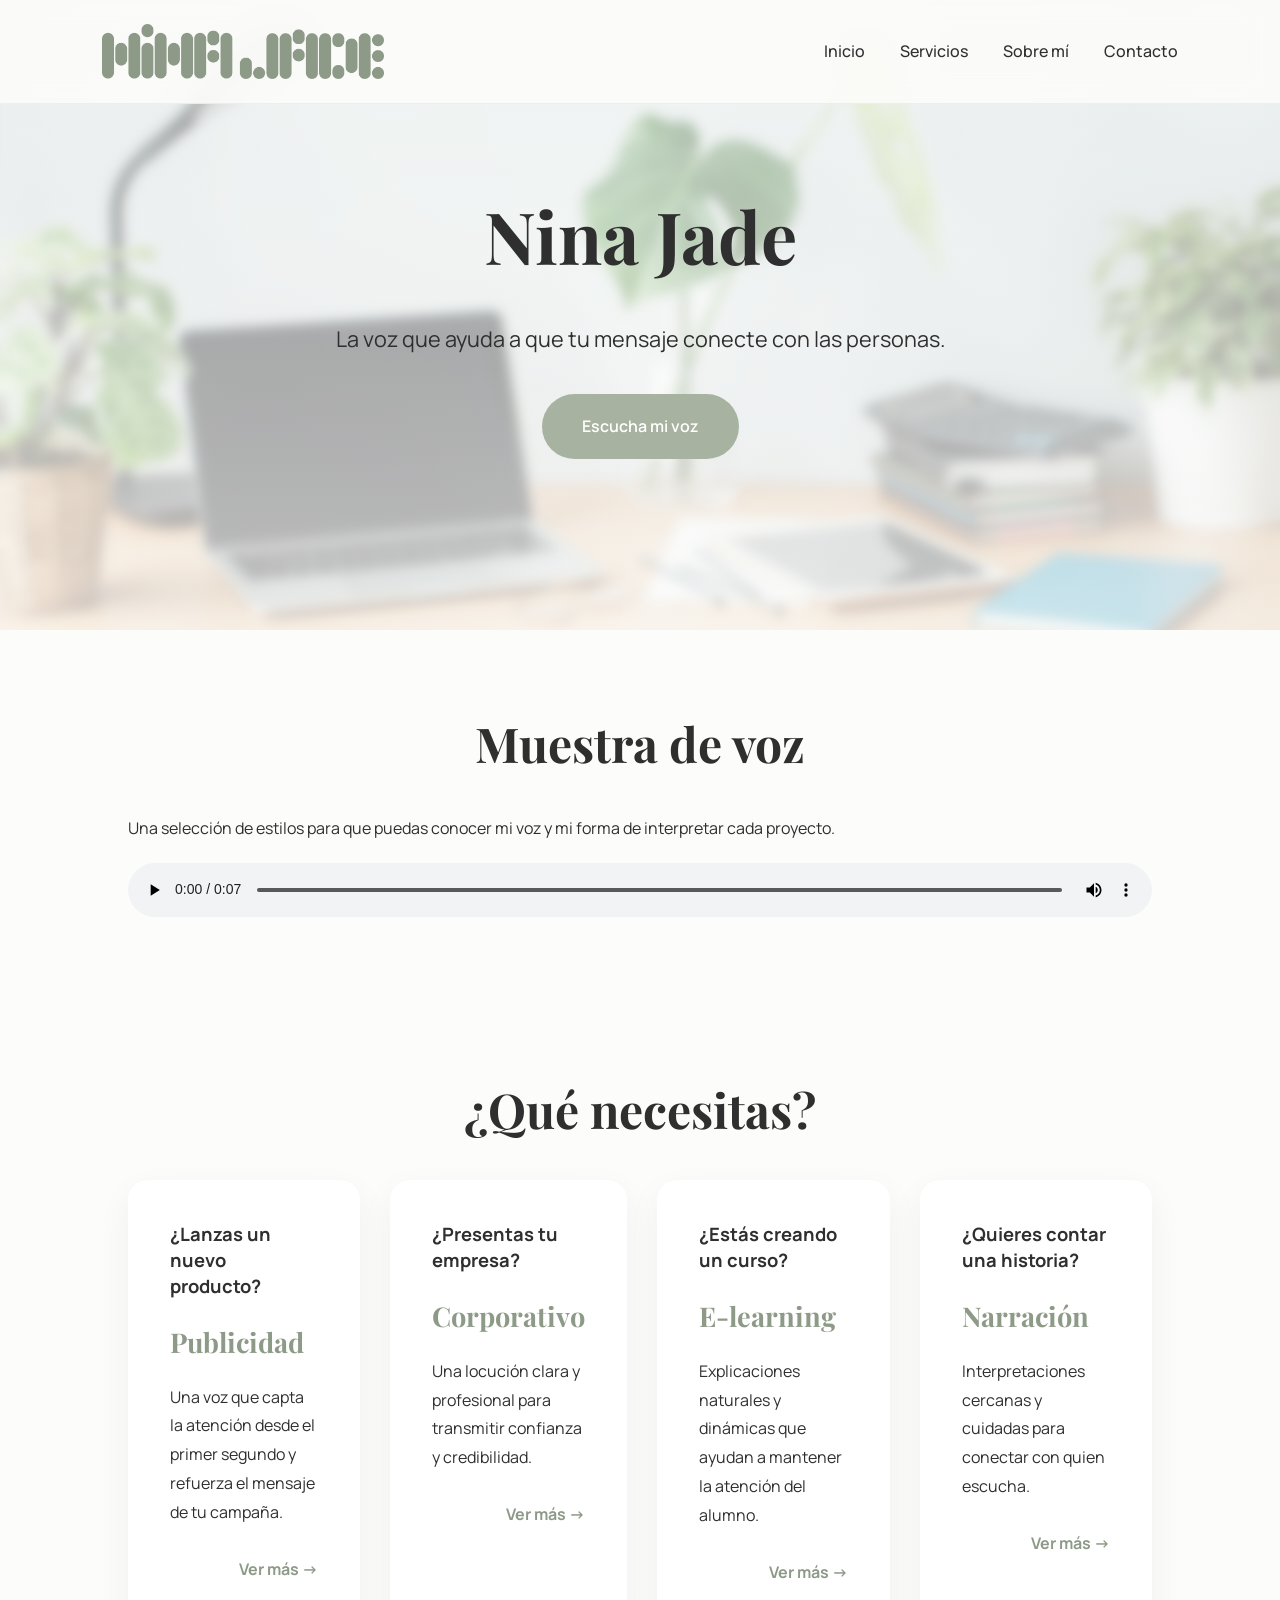
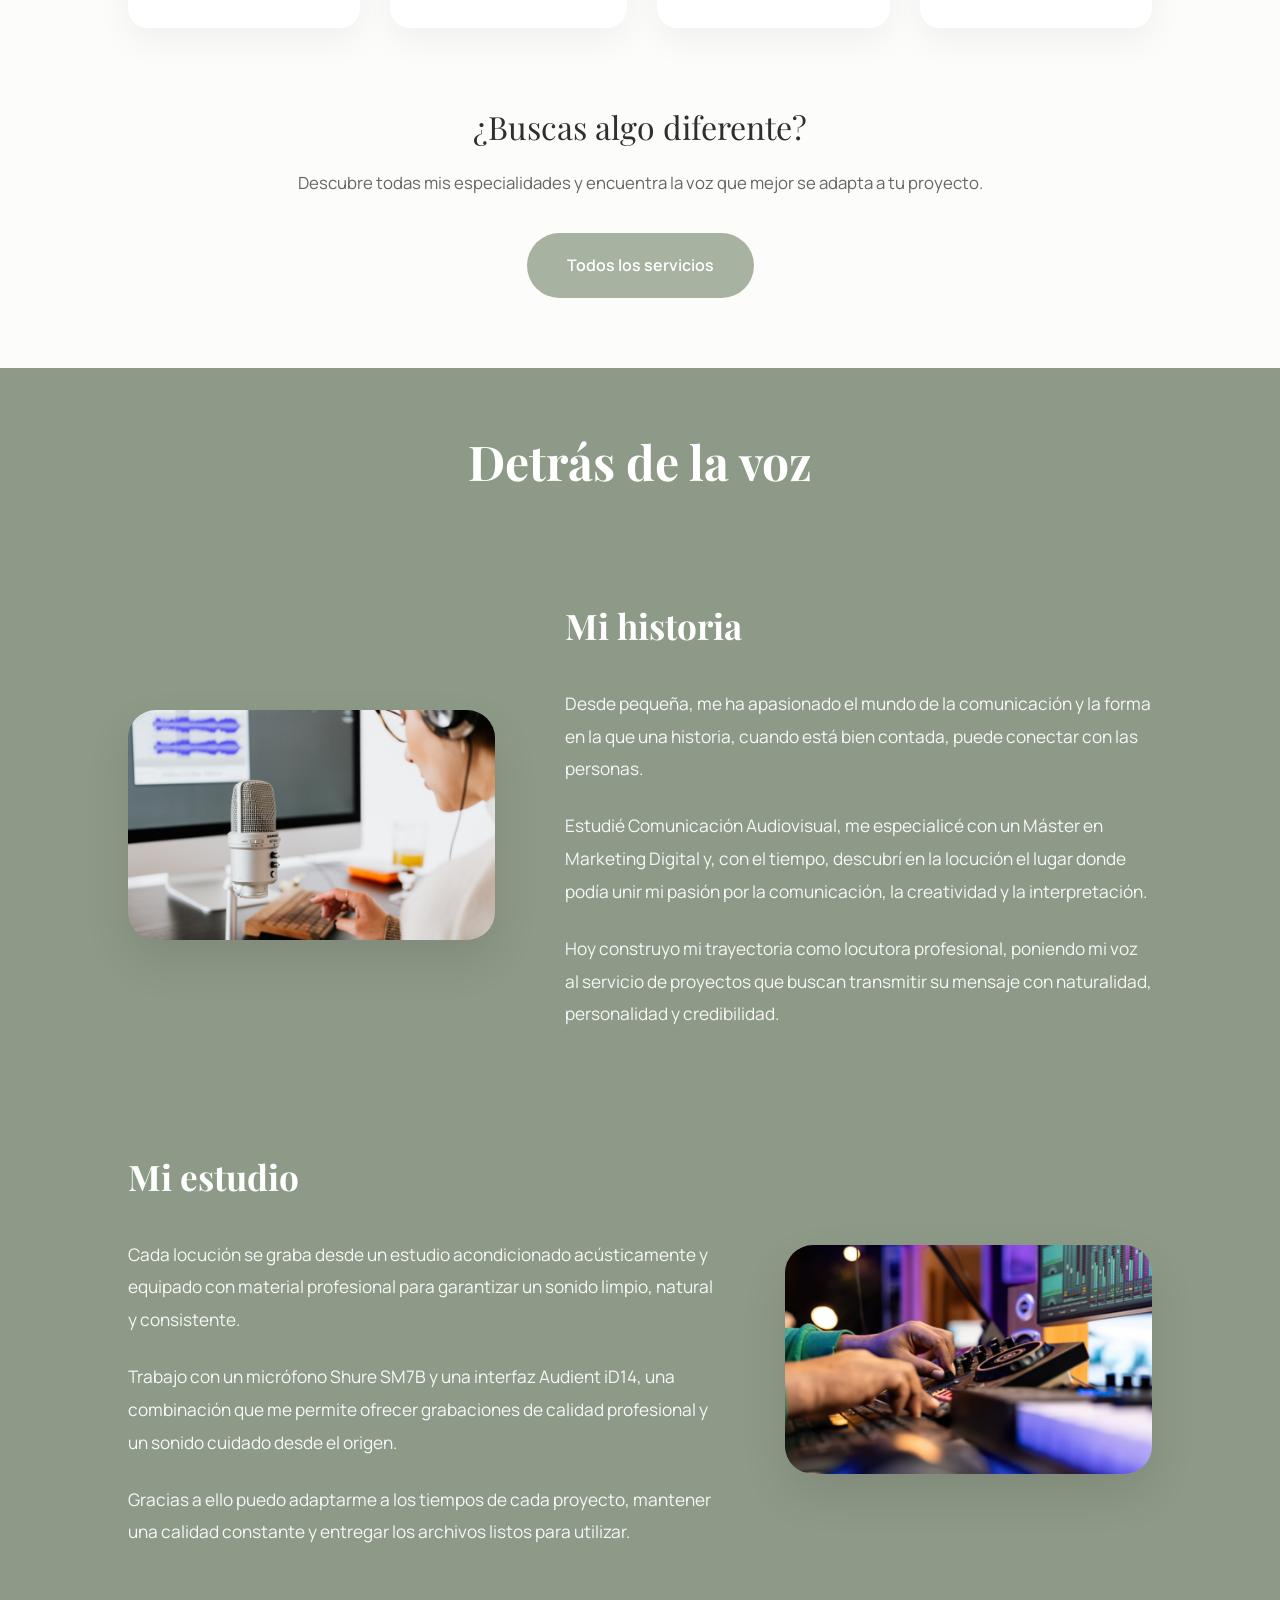
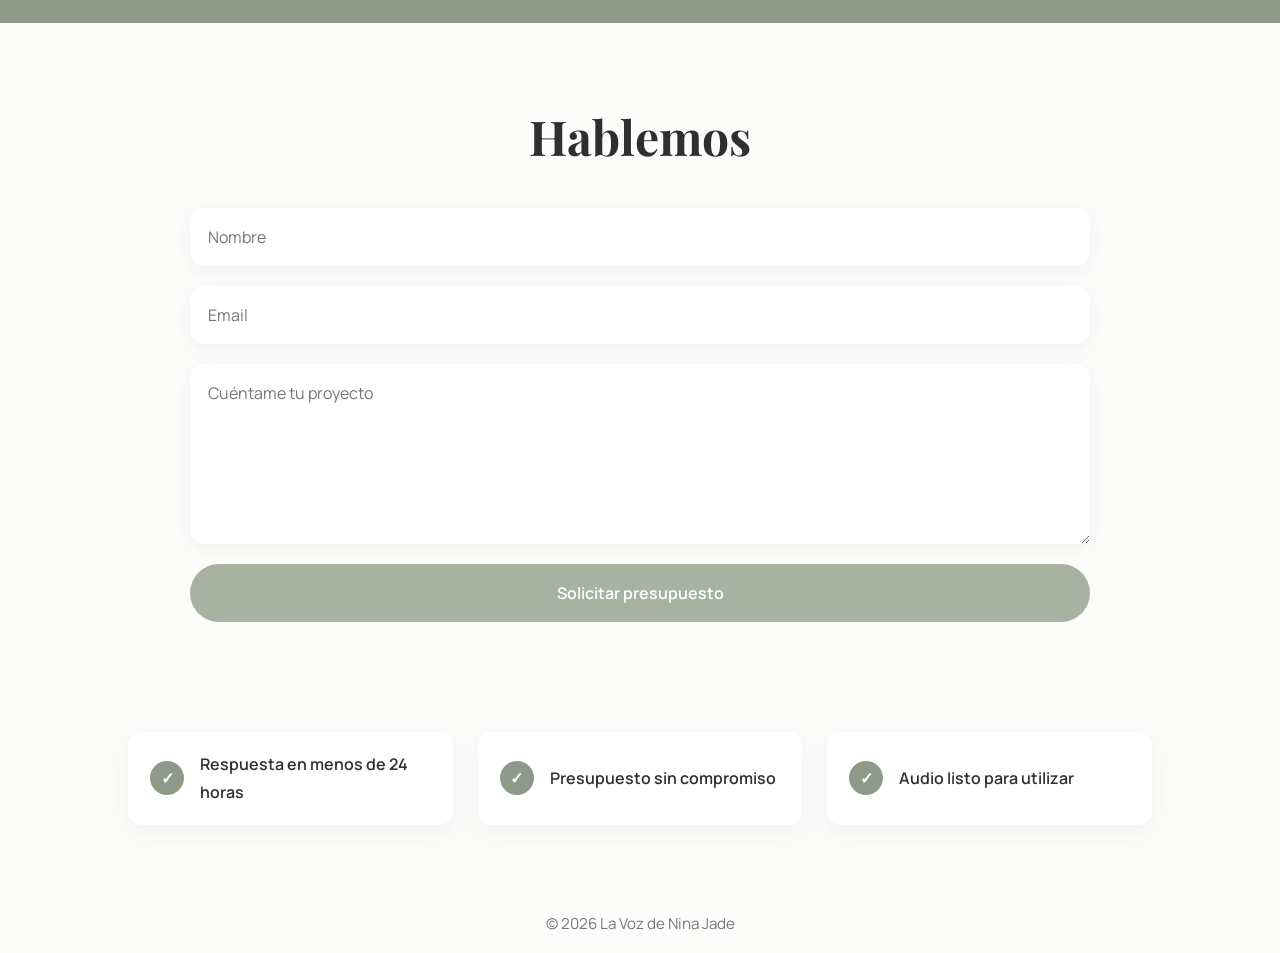
==== commit ea0b5ef5: "index.html" ====
--- a/index.html
+++ b/index.html
@@ -25,7 +25,7 @@
 
     <a href="index.html" class="logo">
 
-        <img src="logo.png" alt="La Voz de Nina Jade">
+        <img src="images/logo.png" alt="La Voz de Nina Jade">
 
     </a>
 
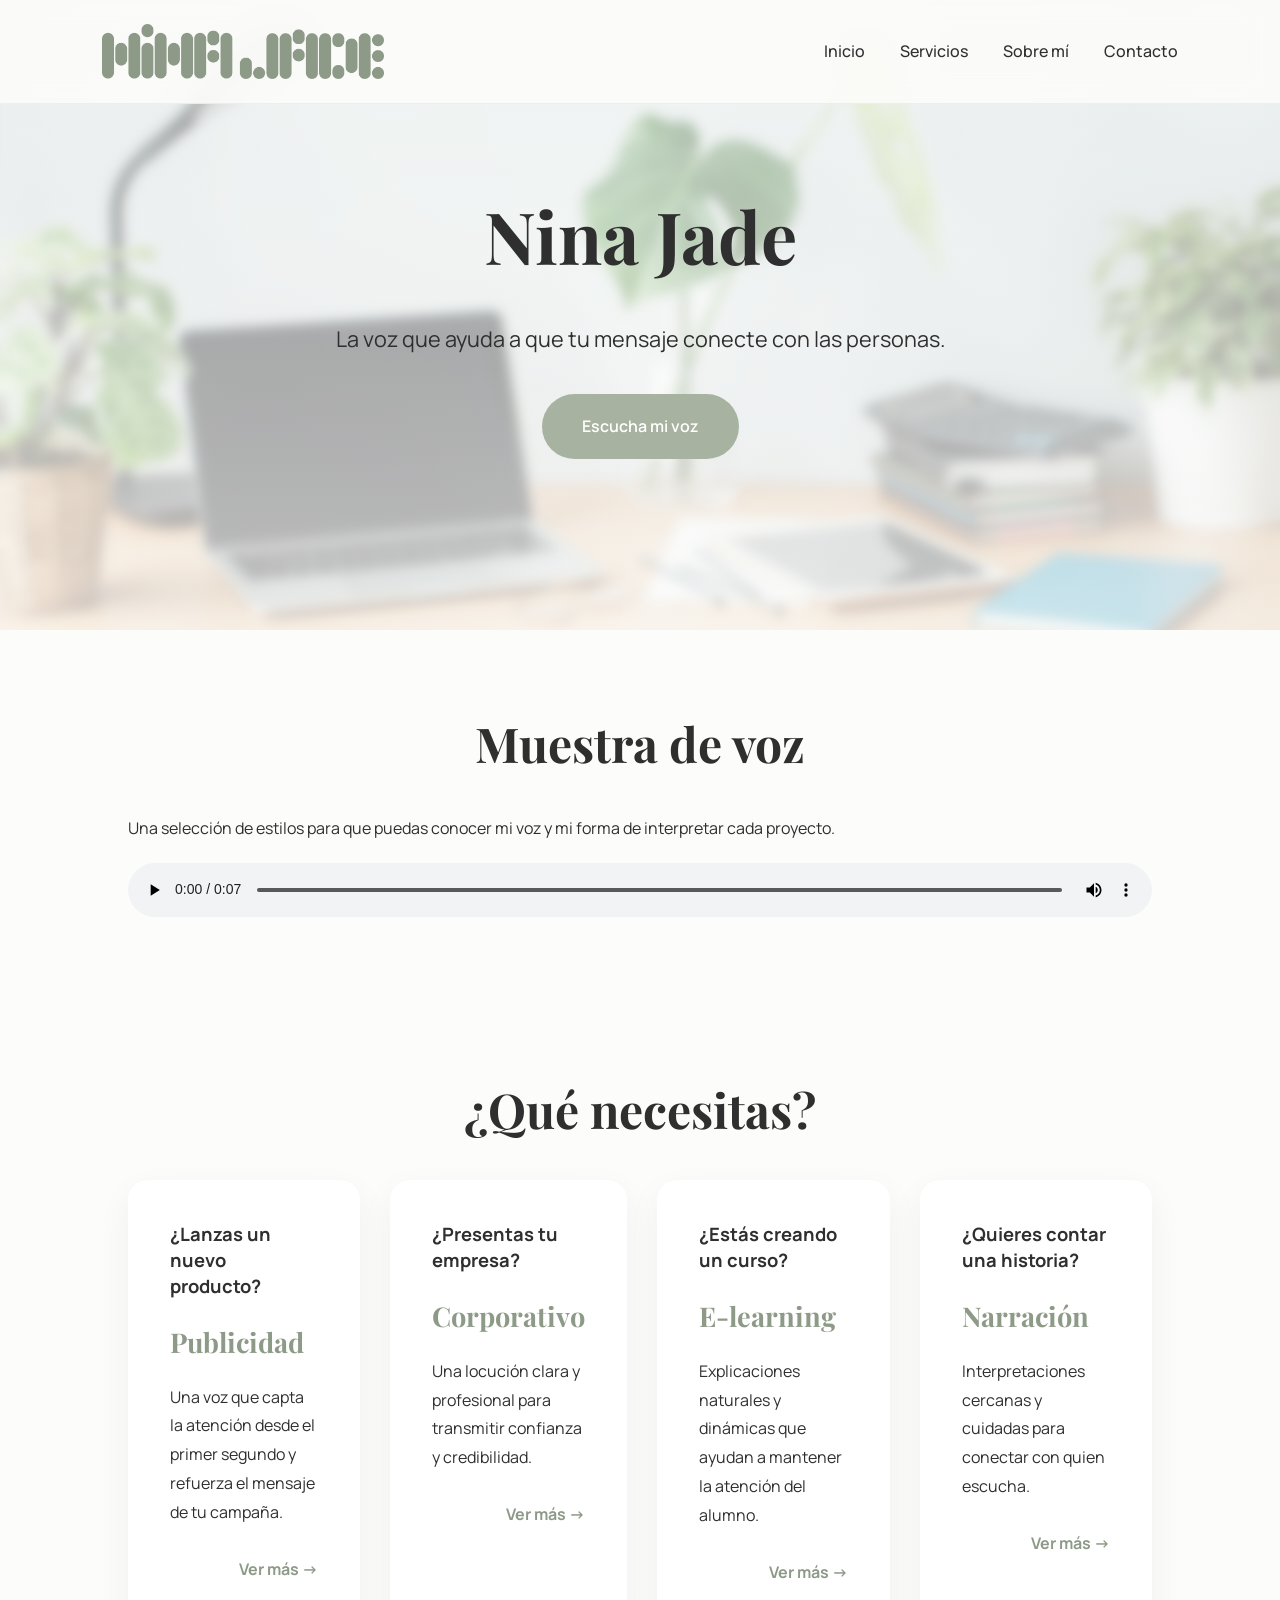
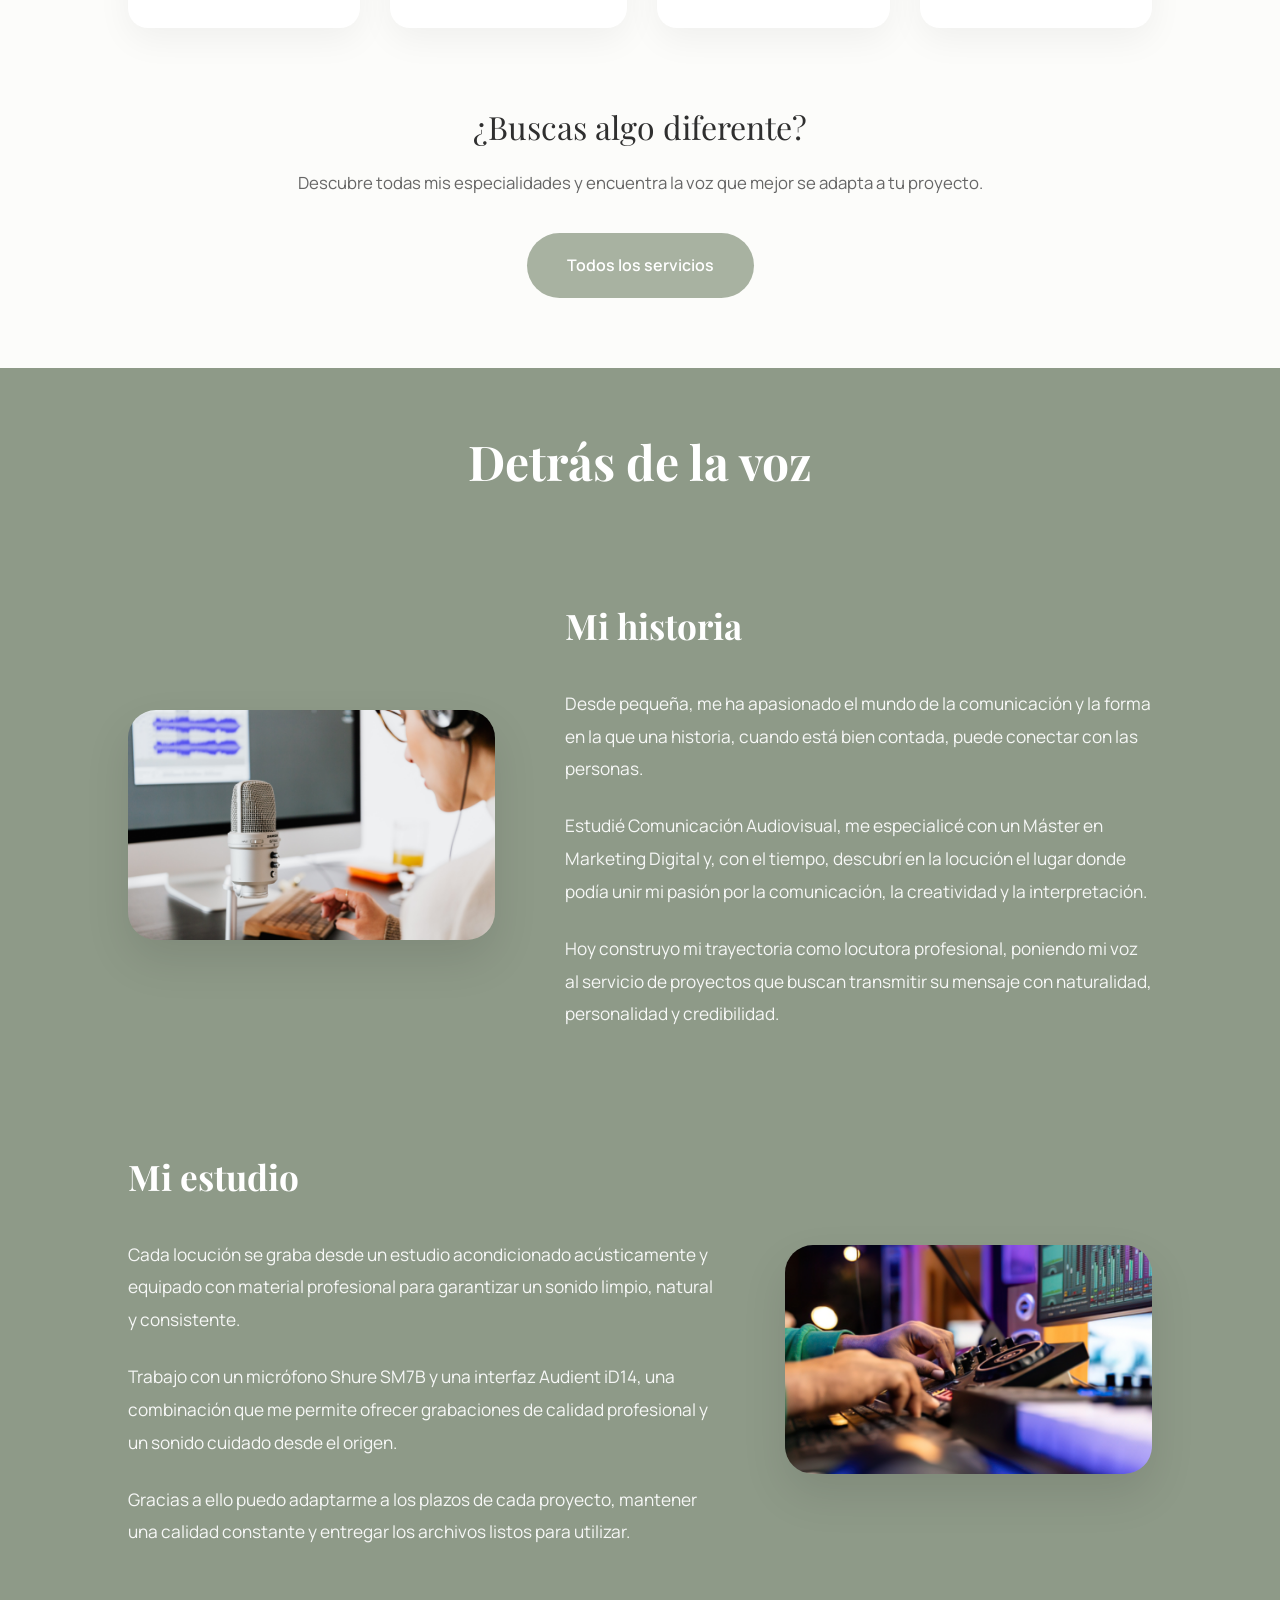
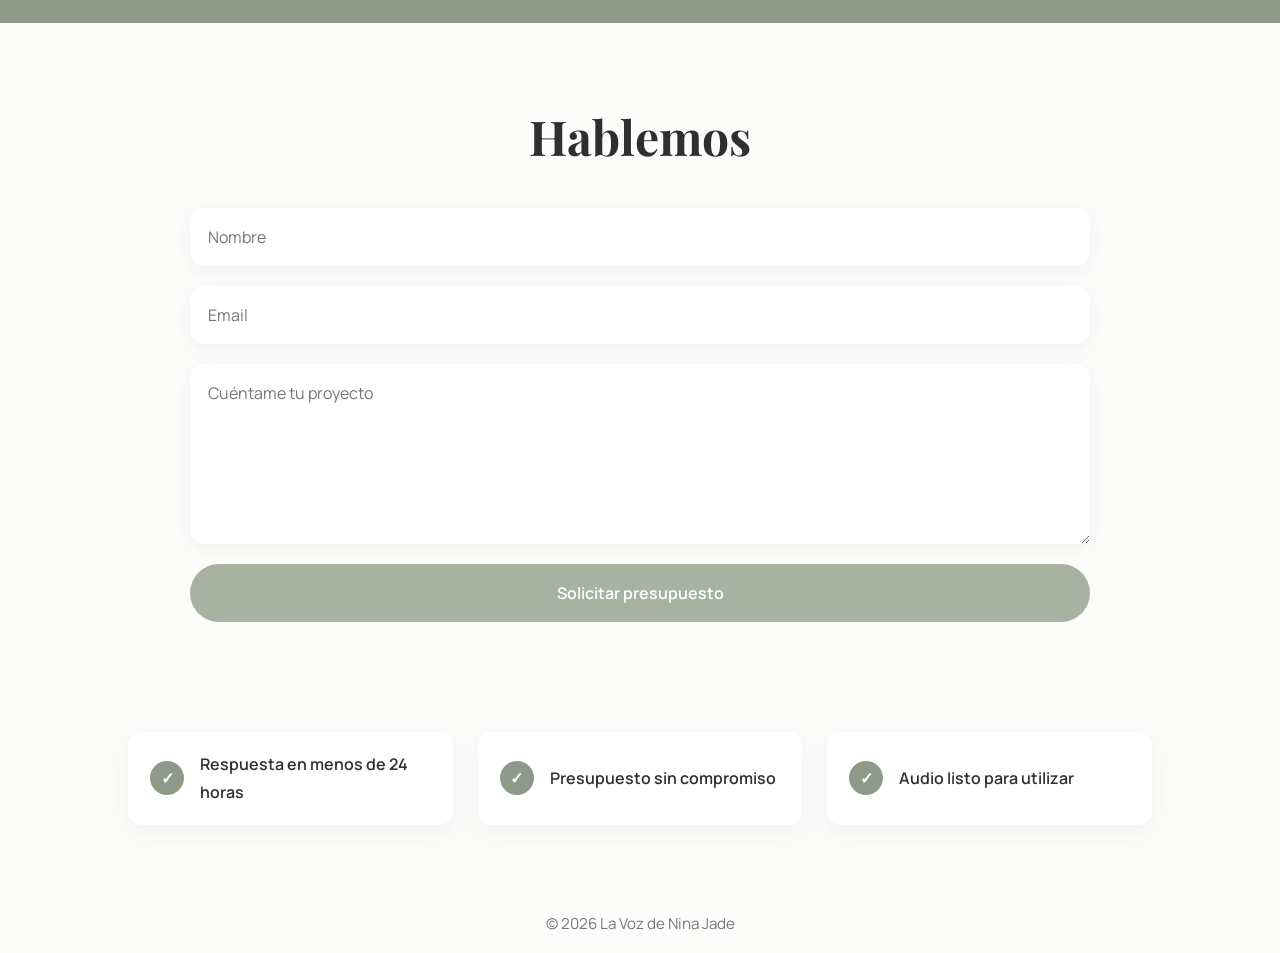
==== commit 9a608912: "index.html" ====
--- a/index.html
+++ b/index.html
@@ -5,14 +5,15 @@
     <meta charset="UTF-8">
     <meta name="viewport" content="width=device-width, initial-scale=1.0">
 
-    <title>La Voz de Nina Jade | Locutora Profesional</title>
+    <title>Nina Jade | Locutora Profesional para Publicidad, Corporativo y E-learning</title>
 
     <meta name="description"
-        content="Locutora profesional especializada en publicidad, narración, e-learning, corporativo y locución comercial.">
-
-    <link rel="icon" type="image/png" href="images/favicon.png">
-
-    <link rel="stylesheet" href="style.css">
+    content="Locutora profesional con estudio propio. Voz natural, cercana y versátil para publicidad, vídeos corporativos, e-learning, narración y mucho más. Solicita tu presupuesto.">
+
+  <link rel="icon" type="image/png" href="images/favicon.png">
+<link rel="apple-touch-icon" href="images/favicon.png">
+
+<link rel="stylesheet" href="style.css">
 </head>
 
 <body>
@@ -79,7 +80,7 @@
 
             <source src="audio/demoprincipal.mp3" type="audio/mpeg">
 
-            Tu navegador no soporta audio.
+            Tu navegador no soporta el elemento de audio.
 
         </audio>
 
@@ -206,7 +207,7 @@
 
             <div class="about-image">
 
-                <img src="images/sobremi.png" alt="Nina Jade">
+                <img src="images/sobremi.png" alt="Nina Jade, locutora profesional">
 
             </div>
 
@@ -242,7 +243,7 @@
 
             <div class="about-image">
 
-                <img src="images/estudio.png" alt="Estudio de grabación">
+                <img src="images/estudio.png" alt="Estudio de grabación profesional de Nina Jade">
 
             </div>
 
@@ -264,7 +265,7 @@
 
                 <p>
 
-                    Gracias a ello puedo adaptarme a los tiempos de cada proyecto, mantener una calidad constante y entregar los archivos listos para utilizar.
+                    Gracias a ello puedo adaptarme a los plazos de cada proyecto, mantener una calidad constante y entregar los archivos listos para utilizar.
 
                 </p>
 
--- a/style.css
+++ b/style.css
@@ -848,7 +848,7 @@
 
     background:
         linear-gradient(rgba(252,252,250,.55),rgba(252,252,250,.75)),
-        url("images/portadacorporativo.png") center center / cover no-repeat;
+        url("images/portadacorporativa.png") center center / cover no-repeat;
 
 }
 
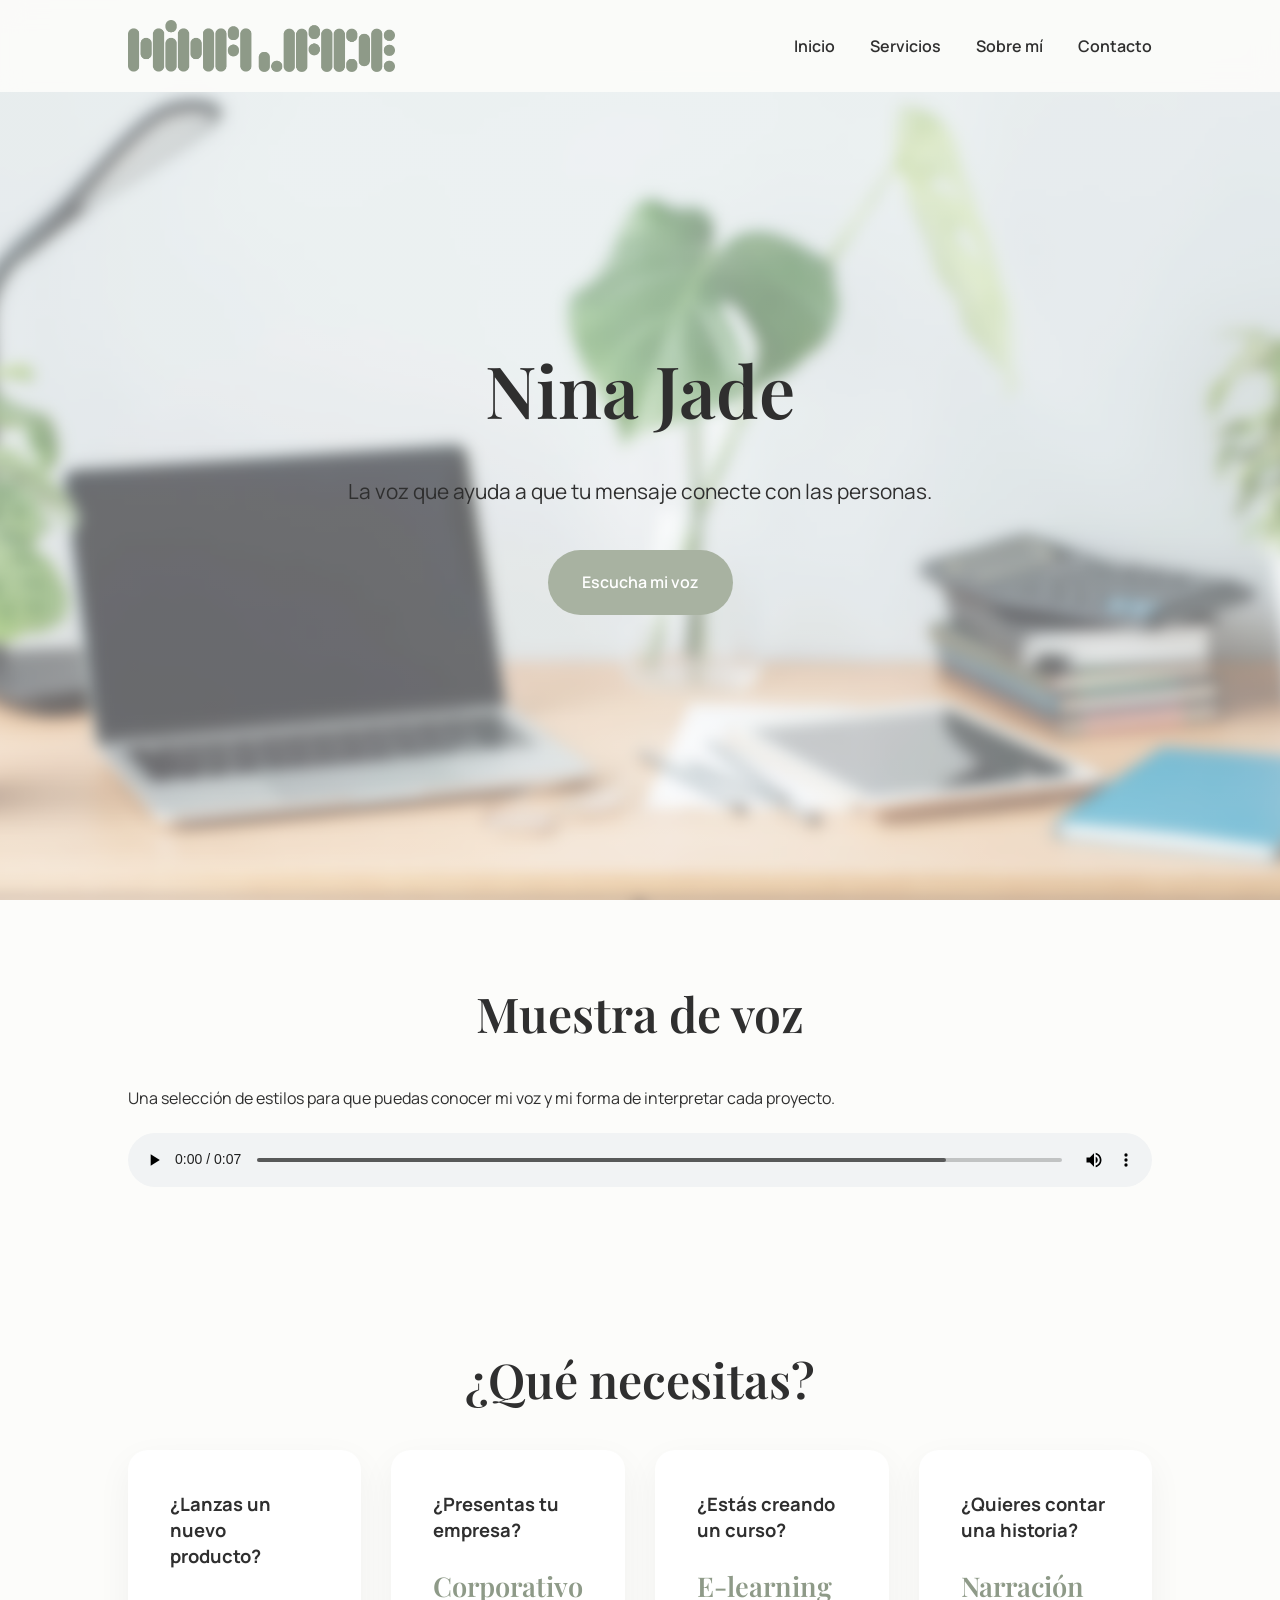
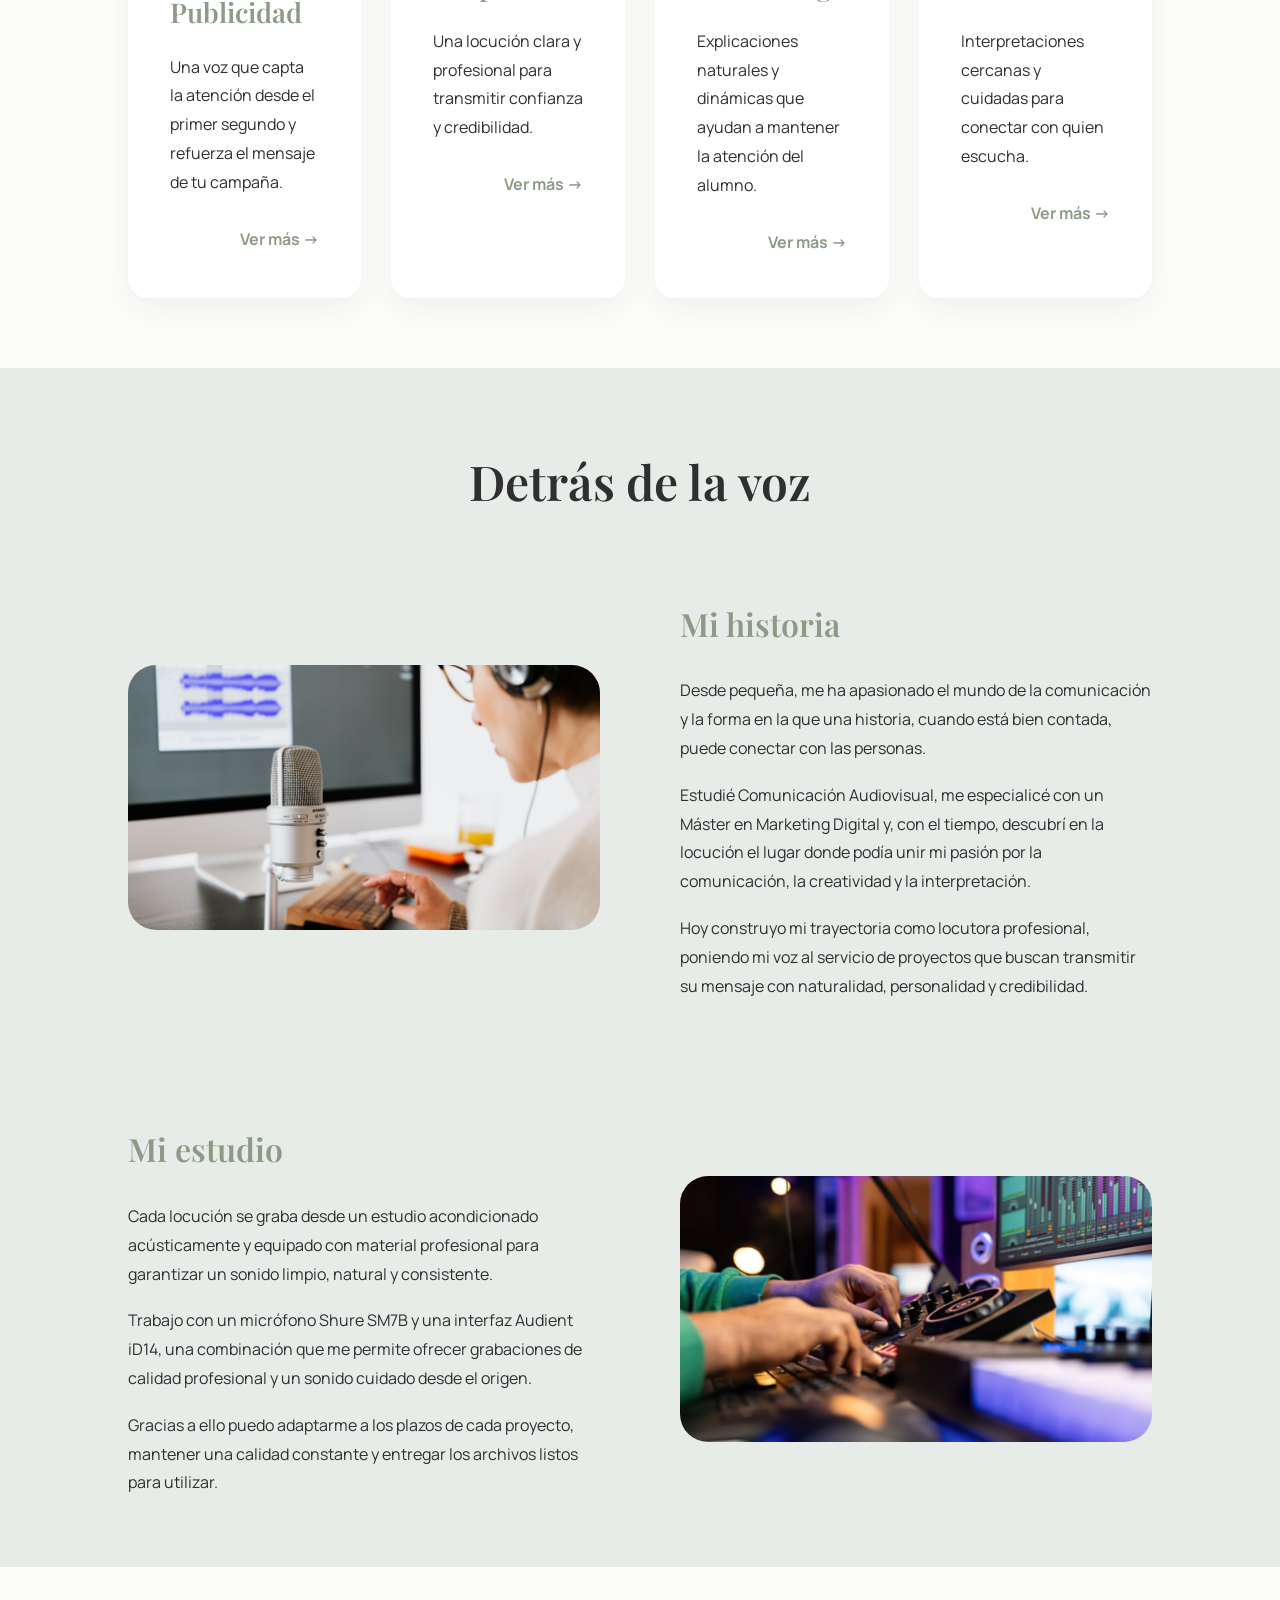
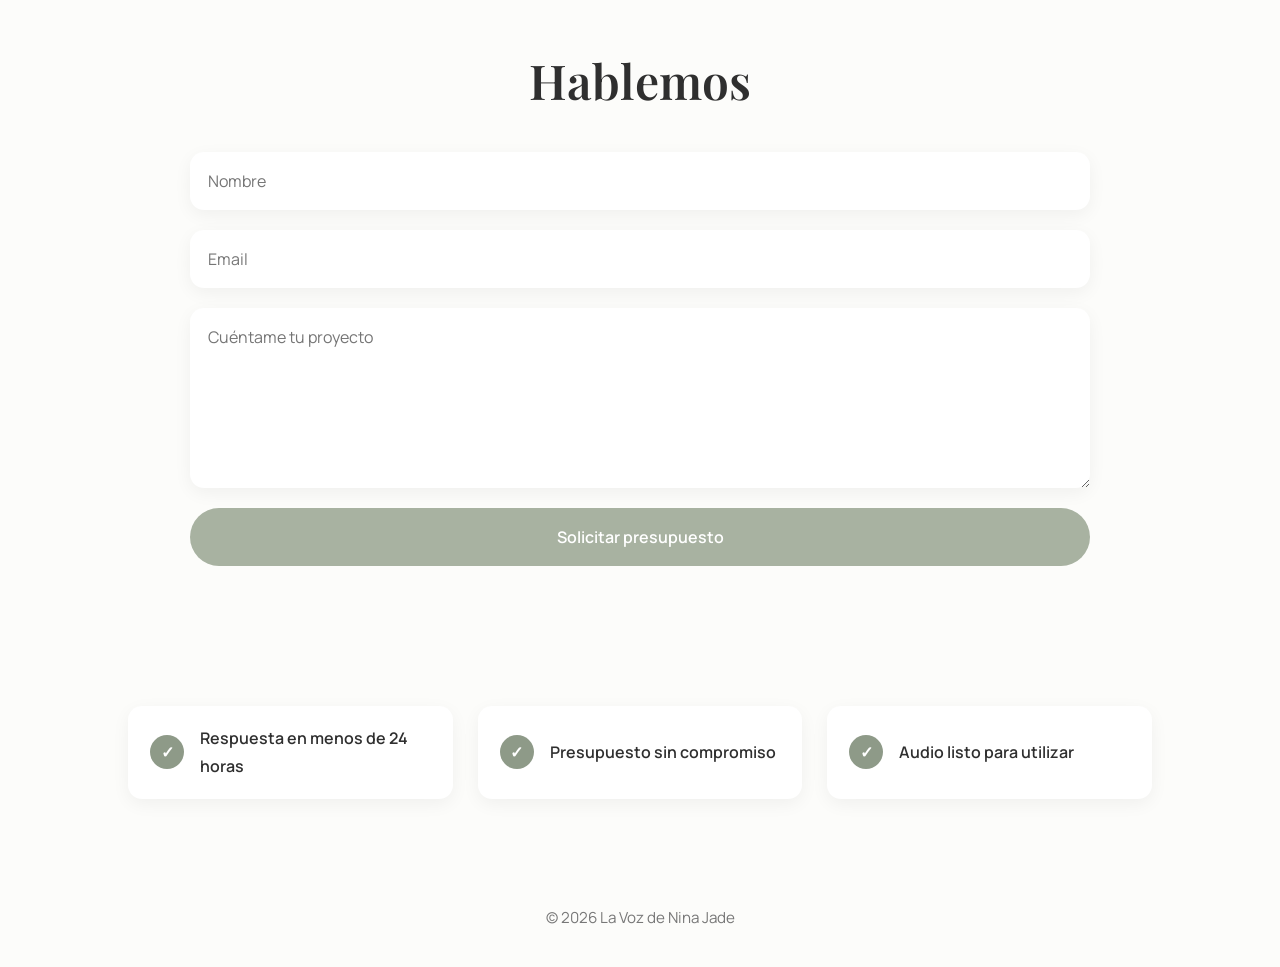
==== commit be35fb3c: "index.html" ====
--- a/index.html
+++ b/index.html
@@ -168,22 +168,6 @@
             </a>
 
         </div>
-
-    </div>
-
-    <div class="services-more">
-
-        <p class="services-more-text">
-            ¿Buscas algo diferente?
-        </p>
-
-        <p class="services-more-subtext">
-            Descubre todas mis especialidades y encuentra la voz que mejor se adapta a tu proyecto.
-        </p>
-
-        <a href="servicios.html" class="button">
-            Todos los servicios
-        </a>
 
     </div>
 
--- a/style.css
+++ b/style.css
@@ -17,17 +17,38 @@
 
 :root{
 
+    /* Colores */
+
     --background:#FCFCFA;
-
+    --white:#FFFFFF;
     --text:#2F2F2F;
 
     --sage:#A8B2A1;
-
     --sage-dark:#8E9A88;
-
     --light:#E8ECE8;
 
-    --white:#FFFFFF;
+    /* Contenedores */
+
+    --container:1400px;
+    --container-medium:1100px;
+    --container-small:900px;
+
+    /* Bordes */
+
+    --radius-small:14px;
+    --radius-medium:20px;
+    --radius-large:28px;
+    --radius-pill:999px;
+
+    /* Sombras */
+
+    --shadow-small:0 5px 18px rgba(0,0,0,.05);
+    --shadow-medium:0 12px 35px rgba(0,0,0,.05);
+    --shadow-large:0 20px 45px rgba(0,0,0,.10);
+
+    /* Transiciones */
+
+    --transition:.35s;
 
 }
 
@@ -39,9 +60,7 @@
 *{
 
     margin:0;
-
     padding:0;
-
     box-sizing:border-box;
 
 }
@@ -57,43 +76,91 @@
 body{
 
     font-family:"Manrope",sans-serif;
-
     background:var(--background);
-
     color:var(--text);
-
     line-height:1.8;
 
 }
 
 
 /* ==========================================
+   TIPOGRAFÍA GLOBAL
+========================================== */
+
+h1,
+h2,
+h3{
+
+    font-family:"Playfair Display",serif;
+    font-weight:600;
+
+}
+
+p{
+
+    line-height:1.8;
+
+}
+
+a{
+
+    color:inherit;
+
+}
+
+
+/* ==========================================
+   LAYOUT GENERAL
+========================================== */
+
+section{
+
+    padding:70px 10%;
+
+}
+
+section h2{
+
+    font-size:3rem;
+    text-align:center;
+    margin-bottom:28px;
+
+}
+
+img{
+
+    display:block;
+    max-width:100%;
+    height:auto;
+
+}
+
+audio{
+
+    width:100%;
+    margin-top:20px;
+
+}
+
+/* ==========================================
    HEADER
 ========================================== */
 
 header{
 
     position:fixed;
-
     top:0;
-
     left:0;
-
     width:100%;
 
     display:flex;
-
     justify-content:space-between;
-
     align-items:center;
 
-    padding:24px 8%;
+    padding:20px 10%;
 
     background:rgba(252,252,250,.90);
-
-    backdrop-filter:blur(14px);
-
-    border-bottom:1px solid rgba(0,0,0,.05);
+    backdrop-filter:blur(12px);
 
     z-index:1000;
 
@@ -107,586 +174,578 @@
 .logo{
 
     display:flex;
-
     align-items:center;
 
+}
+
+.logo img{
+
+    height:52px;
+    width:auto;
+
+    transition:var(--transition);
+
+}
+
+.logo:hover img{
+
+    opacity:.85;
+
+}
+
+
+/* ==========================================
+   NAVEGACIÓN
+========================================== */
+
+nav{
+
+    display:flex;
+    gap:35px;
+
+}
+
+nav a{
+
     text-decoration:none;
-
-}
-
-.logo img{
-
-    height:55px;
-
-    width:auto;
+    font-weight:600;
+
+    color:var(--text);
+
+    transition:var(--transition);
+
+}
+
+nav a:hover{
+
+    color:var(--sage-dark);
+
+}
+
+
+/* ==========================================
+   BOTONES
+========================================== */
+
+.button,
+button{
+
+    display:inline-flex;
+    justify-content:center;
+    align-items:center;
+
+    padding:18px 34px;
+
+    border:none;
+    border-radius:var(--radius-pill);
+
+    background:var(--sage);
+    color:var(--white);
+
+    font-family:"Manrope",sans-serif;
+    font-size:1rem;
+    font-weight:600;
+    text-decoration:none;
+
+    cursor:pointer;
+
+    transition:var(--transition);
+
+}
+
+.button:hover,
+button:hover{
+
+    background:var(--sage-dark);
+    transform:translateY(-2px);
+
+}
+
+
+/* ==========================================
+   HERO PRINCIPAL
+========================================== */
+
+.hero{
+
+    min-height:100vh;
+
+    display:flex;
+    justify-content:center;
+    align-items:center;
+
+    text-align:center;
+
+    padding:120px 10% 80px;
+
+    background:
+        linear-gradient(rgba(255,255,255,.40), rgba(255,255,255,.40)),
+        url("images/portada.png") center/cover no-repeat;
+
+}
+
+.hero-content{
+
+    max-width:760px;
+
+}
+
+.hero h1{
+
+    font-size:4.5rem;
+    margin-bottom:18px;
+
+}
+
+.hero p{
+
+    font-size:1.3rem;
+    margin-bottom:40px;
+
+}
+
+/* ==========================================
+   HERO DE SERVICIOS
+========================================== */
+
+.hero-service{
+
+    min-height:75vh;
+
+    display:flex;
+    justify-content:center;
+    align-items:center;
+
+    text-align:center;
+
+    padding:140px 10% 80px;
+
+    background-size:cover;
+    background-position:center;
+    background-repeat:no-repeat;
+
+}
+
+.hero-service.publicidad{
+
+    background:
+        linear-gradient(rgba(252,252,250,.55),rgba(252,252,250,.75)),
+        url("images/portadapublicitaria.png") center/cover no-repeat;
+
+}
+
+.hero-service.corporativo{
+
+    background:
+        linear-gradient(rgba(252,252,250,.55),rgba(252,252,250,.75)),
+        url("images/portadacorporativa.png") center/cover no-repeat;
+
+}
+
+.hero-service.elearning{
+
+    background:
+        linear-gradient(rgba(252,252,250,.55),rgba(252,252,250,.75)),
+        url("images/portadaelearning.png") center/cover no-repeat;
+
+}
+
+.hero-service.narracion{
+
+    background:
+        linear-gradient(rgba(252,252,250,.55),rgba(252,252,250,.75)),
+        url("images/portadanarracion.png") center/cover no-repeat;
+
+}
+
+.hero-service-content{
+
+    max-width:850px;
+
+}
+
+.hero-service h1{
+
+    font-size:4rem;
+    margin-bottom:20px;
+
+}
+
+.hero-subtitle{
+
+    font-size:1.35rem;
+    line-height:1.8;
+
+}
+
+
+/* ==========================================
+   SECCIONES DE SERVICIOS
+========================================== */
+
+.service-intro,
+.service-types{
+
+    max-width:var(--container);
+    margin:auto;
+
+}
+
+.service-intro{
+
+    padding:30px 10%;
+
+}
+
+.service-types{
+
+    padding:30px 10% 70px;
+
+}
+
+.service-intro p{
+
+    max-width:var(--container-medium);
+
+    margin:0 auto 20px;
+
+    text-align:center;
+
+    font-size:1.08rem;
+
+}
+
+.service-intro-text{
+
+    max-width:var(--container-medium);
+
+    margin:0 auto 65px;
+
+    text-align:center;
+
+    font-size:1.08rem;
+
+    color:#666;
+
+}
+
+
+/* ==========================================
+   TARJETAS
+========================================== */
+
+.home-cards{
+
+    display:grid;
+
+    grid-template-columns:repeat(4,1fr);
+
+    gap:30px;
+
+}
+
+.cards{
+
+    display:grid;
+
+    grid-template-columns:repeat(2,1fr);
+
+    gap:30px;
+
+}
+
+.card{
+
+    background:var(--white);
+
+    padding:42px;
+
+    border-radius:var(--radius-medium);
+
+    box-shadow:var(--shadow-medium);
+
+    transition:var(--transition);
+
+}
+
+.card:hover{
+
+    transform:translateY(-8px);
+
+}
+
+.card-question{
 
     display:block;
 
-    transition:.3s;
-
-}
-
-.logo:hover img{
-
-    transform:scale(1.03);
-
-}
-
-/* ==========================================
-   NAVEGACIÓN
-========================================== */
-
-nav{
+    margin-bottom:18px;
+
+    font-size:1.15rem;
+
+    font-weight:700;
+
+    line-height:1.4;
+
+}
+
+.card h3{
+
+    font-size:1.7rem;
+
+    color:var(--sage-dark);
+
+    margin-bottom:16px;
+
+}
+
+.card p{
+
+    margin-bottom:28px;
+
+}
+
+.card-link{
+
+    display:block;
+
+    width:fit-content;
+
+    margin-left:auto;
+
+    text-decoration:none;
+
+    color:var(--sage-dark);
+
+    font-weight:700;
+
+    transition:var(--transition);
+
+}
+
+.card-link:hover{
+
+    color:var(--text);
+
+    transform:translateX(4px);
+
+}
+
+
+/* ==========================================
+   TODAS LAS ESPECIALIDADES
+========================================== */
+
+.services-more{
+
+    margin-top:70px;
+
+    text-align:center;
+
+}
+
+.services-more-text{
+
+    font-size:2rem;
+
+    margin-bottom:12px;
+
+}
+
+.services-more-subtext{
+
+    max-width:760px;
+
+    margin:0 auto 35px;
+
+    color:#666;
+
+}
+
+
+/* ==========================================
+   VENTAJAS
+========================================== */
+
+.contact-highlights{
+
+    padding-top:0;
+
+}
+
+.service-highlights{
+
+    display:grid;
+
+    grid-template-columns:repeat(3,1fr);
+
+    gap:25px;
+
+}
+
+.highlight{
 
     display:flex;
 
-    gap:35px;
-
-}
-
-
-nav a{
-
-    text-decoration:none;
-
-    color:var(--text);
-
-    font-weight:500;
-
-    transition:.3s;
-
-}
-
-
-nav a:hover{
-
+    align-items:center;
+
+    gap:16px;
+
+    padding:18px 22px;
+
+    background:var(--white);
+
+    border-radius:var(--radius-small);
+
+    box-shadow:var(--shadow-small);
+
+    transition:var(--transition);
+
+}
+
+.highlight:hover{
+
+    transform:translateX(6px);
+
+}
+
+.highlight span{
+
+    width:34px;
+    height:34px;
+
+    display:flex;
+    justify-content:center;
+    align-items:center;
+
+    flex-shrink:0;
+
+    border-radius:50%;
+
+    background:var(--sage-dark);
+
+    color:var(--white);
+
+    font-weight:700;
+
+}
+
+.highlight p{
+
+    margin:0;
+
+    font-weight:600;
+
+}
+
+
+/* ==========================================
+   AUDIO
+========================================== */
+
+audio{
+
+    margin-top:20px;
+
+}
+
+/* ==========================================
+   SOBRE MÍ
+========================================== */
+
+.about-section{
+
+    background:var(--light);
+
+}
+
+.about-wrapper{
+
+    max-width:var(--container);
+
+    margin:auto;
+
+}
+
+.about-main-title{
+
+    margin-bottom:70px;
+
+}
+
+.about-container{
+
+    display:flex;
+    align-items:center;
+    gap:80px;
+
+    margin-bottom:120px;
+
+}
+
+.about-container:last-child{
+
+    margin-bottom:0;
+
+}
+
+.about-container.reverse{
+
+    flex-direction:row-reverse;
+
+}
+
+.about-image{
+
+    flex:1;
+
+}
+
+.about-image img{
+
+    width:100%;
+    border-radius:var(--radius-large);
+
+}
+
+.about-text{
+
+    flex:1;
+
+}
+
+.about-text h3{
+
+    font-size:2rem;
     color:var(--sage-dark);
-
-}
-
-
-/* ==========================================
-   HERO PRINCIPAL
-========================================== */
-
-.hero{
-
-    min-height:70vh;
+    margin-bottom:24px;
+
+}
+
+.about-text p{
+
+    margin-bottom:18px;
+
+}
+
+.about-text p:last-child{
+
+    margin-bottom:0;
+
+}
+
+
+/* ==========================================
+   FORMULARIOS
+========================================== */
+
+form{
+
+    max-width:var(--container-small);
+
+    margin:auto;
 
     display:flex;
-
-    justify-content:center;
-
-    align-items:center;
-
-    text-align:center;
-
-    padding:80px 20px;
-
-    background:
-
-        linear-gradient(rgba(252,252,250,.55),rgba(252,252,250,.75)),
-
-        url("images/portada.png");
-
-    background-size:cover;
-
-    background-position:center;
-
-}
-
-
-.hero-content{
-
-    max-width:760px;
-
-}
-
-
-.hero h1{
-
-    font-family:"Playfair Display",serif;
-
-    font-size:4.5rem;
-
-    margin-bottom:20px;
-
-    color:var(--text);
-
-}
-
-
-.hero p{
-
-    font-size:1.35rem;
-
-    margin-bottom:35px;
-
-}
-
-
-/* ==========================================
-   BOTONES
-========================================== */
-
-.button{
-
-    display:inline-block;
-
-    background:var(--sage);
-
-    color:white;
-
-    padding:18px 40px;
-
-    border-radius:999px;
-
-    text-decoration:none;
-
-    font-weight:600;
-
-    transition:.35s;
-
-}
-
-
-.button:hover{
-
-    background:var(--sage-dark);
-
-    transform:translateY(-3px);
-
-}
-
-
-/* ==========================================
-   SECCIONES
-========================================== */
-
-section{
-
-    padding:70px 10%;
-
-}
-
-
-section h2{
-
-    font-family:"Playfair Display",serif;
-
-    font-size:3rem;
-
-    text-align:center;
-
-    margin-bottom:28px;
-
-}
-
-
-/* ==========================================
-   TARJETAS
-========================================== */
-
-.home-cards{
-
-    display:grid;
-
-    grid-template-columns:repeat(4,1fr);
-
-    gap:30px;
-
-}
-
-.cards{
-
-    display:grid;
-
-    grid-template-columns:repeat(2,1fr);
-
-    gap:30px;
-
-}
-
-
-.card{
-
-    background:white;
-
-    padding:42px;
-
-    border-radius:20px;
-
-    box-shadow:0 12px 35px rgba(0,0,0,.05);
-
-    transition:.35s;
-
-}
-
-
-.card:hover{
-
-    transform:translateY(-8px);
-
-}
-
-
-/* ==========================================
-   TARJETAS · TEXTO
-========================================== */
-
-.card-question{
-
-    display:block;
-
-    margin-bottom:18px;
-
-    font-size:1.15rem;
-
-    font-weight:700;
-
-    line-height:1.4;
-
-    color:var(--text);
-
-}
-
-
-.card h3{
-
-    font-family:"Playfair Display",serif;
-
-    font-size:1.7rem;
-
-    color:var(--sage-dark);
-
-    margin-bottom:16px;
-
-}
-
-
-.card p{
-
-    margin-bottom:28px;
-
-    line-height:1.8;
-
-}
-
-
-.card-link{
-
-    display:block;
-
-    width:fit-content;
-
-    margin-left:auto;
-
-    text-decoration:none;
-
-    color:var(--sage-dark);
-
-    font-weight:700;
-
-    transition:.3s;
-
-}
-
-
-.card-link:hover{
-
-    color:var(--text);
-
-    transform:translateX(4px);
-
-}
-
-
-.card:hover .card-link{
-
-    color:var(--text);
-
-}
-
-/* ==========================
-      VENTAJAS
-========================== */
-
-.service-highlights{
-
-    display:grid;
-
-    grid-template-columns:repeat(3,1fr);
-
-    gap:25px;
-
-    margin-top:20px;
-
-}
-.highlight{
-
-    display:flex;
-
-    align-items:center;
-
-    gap:16px;
-
-    background:white;
-
-    padding:18px 22px;
-
-    border-radius:14px;
-
-    box-shadow:0 8px 25px rgba(0,0,0,.05);
-
-    transition:.3s;
-
-}
-
-.highlight:hover{
-
-    transform:translateX(6px);
-
-}
-
-.highlight span{
-
-    width:34px;
-
-    height:34px;
-
-    border-radius:50%;
-
-    background:var(--sage-dark);
-
-    color:white;
-
-    display:flex;
-
-    justify-content:center;
-
-    align-items:center;
-
-    font-weight:700;
-
-    flex-shrink:0;
-
-}
-
-.highlight p{
-
-    margin:0;
-
-    font-weight:600;
-
-    color:var(--text);
-
-}
-
-.contact-highlights{
-
-    padding-top:10px;
-
-}
-
-/* ==========================================
-   MÁS ESPECIALIDADES
-========================================== */
-
-.services-more{
-
-    margin-top:70px;
-
-    text-align:center;
-
-}
-
-.services-more-text{
-
-    font-family:"Playfair Display",serif;
-
-    font-size:2rem;
-
-    color:var(--text);
-
-    margin-bottom:12px;
-
-}
-
-.services-more-subtext{
-
-    max-width:760px;
-
-    margin:0 auto 35px;
-
-    font-size:1.05rem;
-
-    line-height:1.8;
-
-    color:#666;
-
-}
-
-
-/* ==========================================
-   AUDIO
-========================================== */
-
-audio{
-
-    width:100%;
-
-    margin-top:20px;
-
-}
-
-
-/* ==========================================
-   SOBRE MÍ
-========================================== */
-
-.about-container{
-
-    display:flex;
-
-    align-items:center;
-
-    gap:70px;
-
-    max-width:1400px;
-
-    margin:auto;
-
-}
-
-.about-image{
-
-    flex:1;
-
-}
-
-.about-image img{
-
-    width:100%;
-
-    max-width:560px;
-
-    aspect-ratio:16/10;
-
-    object-fit:cover;
-
-    display:block;
-
-    border-radius:28px;
-
-    box-shadow:0 20px 45px rgba(0,0,0,.10);
-
-}
-
-.about-text{
-
-    flex:1.6;
-
-}
-
-.about-text h2{
-
-    text-align:left;
-
-    margin-bottom:35px;
-
-}
-
-.about-text p{
-
-    font-size:1.08rem;
-
-    line-height:1.9;
-
-    margin-bottom:24px;
-
-}
-
-/* ==========================================
-   DETRÁS DE LA VOZ
-========================================== */
-
-.about-section{
-
-    background:var(--sage-dark);
-
-    color:white;
-
-    padding:50px 10%;
-
-}
-
-.about-wrapper{
-
-    max-width:1400px;
-
-    margin:auto;
-
-}
-
-.about-main-title{
-
-    color:white;
-
-    text-align:center;
-
-    margin-bottom:90px;
-
-}
-
-.about-section .about-container{
-
-    margin-bottom:90px;
-
-}
-
-.about-section .about-container:last-child{
-
-    margin-bottom:0;
-
-}
-
-.about-section .about-text h3{
-
-    font-family:"Playfair Display",serif;
-
-    font-size:2.2rem;
-
-    color:white;
-
-    margin-bottom:30px;
-
-}
-
-.about-section .about-text p{
-
-    color:rgba(255,255,255,.92);
-
-}
-
-.reverse{
-
-    flex-direction:row-reverse;
-
-}
-/* ==========================================
-   FORMULARIO
-========================================== */
-
-form{
-
-    max-width:900px;
-
-    margin:auto;
-
-    display:flex;
-
     flex-direction:column;
-
     gap:20px;
 
 }
@@ -700,11 +759,11 @@
 
     border:none;
 
-    border-radius:14px;
-
-    background:white;
-
-    box-shadow:0 5px 18px rgba(0,0,0,.05);
+    border-radius:var(--radius-small);
+
+    background:var(--white);
+
+    box-shadow:var(--shadow-small);
 
     font-size:1rem;
 
@@ -729,376 +788,186 @@
 
 }
 
-
-button{
-
-    background:var(--sage);
-
-    color:white;
-
-    border:none;
-
-    border-radius:999px;
-
-    padding:18px;
-
-    cursor:pointer;
-
-    font-size:1rem;
-
-    font-family:"Manrope",sans-serif;
+#form-status{
+
+    margin-top:20px;
+
+    min-height:30px;
+
+    text-align:center;
+
+    color:var(--sage-dark);
 
     font-weight:600;
 
-    transition:.35s;
-
-}
-
-button:hover{
-
-    background:var(--sage-dark);
-
-    transform:translateY(-2px);
-
-}
-
-
-#form-status{
-
-    margin-top:20px;
+}
+
+
+/* ==========================================
+   FOOTER
+========================================== */
+
+footer{
+
+    padding:35px 10%;
 
     text-align:center;
 
-    min-height:30px;
-
-    color:var(--sage-dark);
-
-    font-weight:600;
-
-}
-
-#contacto{
-
-    padding-bottom:20px;
-
-}
-
-.contact-highlights{
-
-    padding-top:0;
-
-}
-
-/* ==========================================
-   FOOTER
-========================================== */
-
-footer{
-
-    padding:15px 20px;
-
-    text-align:center;
-
     color:#777;
 
     font-size:.95rem;
 
 }
-/* ==========================================
-   PÁGINAS DE SERVICIOS
-========================================== */
-
-
-/* ---------- HERO ---------- */
-
-.hero-service{
-
-    min-height:75vh;
-
-    display:flex;
-
-    justify-content:center;
-
-    align-items:center;
-
-    text-align:center;
-
-    padding:140px 20px 80px;
-
-    background-size:cover;
-
-    background-position:center;
-
-    background-repeat:no-repeat;
-
-}
-
-
-/* ---------- IMÁGENES DE CADA SERVICIO ---------- */
-
-.hero-service.publicidad{
-
-    background:
-        linear-gradient(rgba(252,252,250,.55),rgba(252,252,250,.75)),
-        url("images/portadapublicitaria.png") center center / cover no-repeat;
-
-}
-
-.hero-service.corporativo{
-
-    background:
-        linear-gradient(rgba(252,252,250,.55),rgba(252,252,250,.75)),
-        url("images/portadacorporativa.png") center center / cover no-repeat;
-
-}
-
-.hero-service.elearning{
-
-    background:
-        linear-gradient(rgba(252,252,250,.55),rgba(252,252,250,.75)),
-        url("images/portadaelearning.png") center center / cover no-repeat;
-
-}
-
-.hero-service.narracion{
-
-    background:
-        linear-gradient(rgba(252,252,250,.55),rgba(252,252,250,.75)),
-        url("images/portadanarracion.png") center center / cover no-repeat;
-
-}
-
-
-/* ---------- CONTENIDO HERO ---------- */
-
-.hero-service-content{
-
-    max-width:850px;
-
-}
-
-.hero-service h1{
-
-    font-family:"Playfair Display",serif;
-
-    font-size:4rem;
-
-    margin-bottom:20px;
-
-}
-
-.hero-subtitle{
-
-    font-size:1.35rem;
-
-    line-height:1.8;
-
-}
-
-
-/* ---------- SECCIONES ---------- */
-
-.service-intro,
-.service-types,
-.service-demos,
-.service-about,
-.service-studio,
-.service-process{
-
-    max-width:1400px;
-
-    margin:auto;
-
-    padding:30px 10%;
-
-}
-
-
-.service-intro p,
-.service-about p,
-.service-process p{
-
-    max-width:1100px;
-
-    margin:0 auto 20px;
-
-    text-align:center;
-
-    line-height:1.9;
-
-    font-size:1.08rem;
-
-}
-
-.service-intro-text{
-
-    max-width:1100px;
-
-    margin:0 auto 65px;
-
-    text-align:center;
-
-    line-height:1.8;
-
-    font-size:1.08rem;
-
-    color:#666;
-
-}
-
-/* ---------- LISTAS ---------- */
-
-.service-types ul,
-.service-process ul{
-
-    max-width:900px;
-
-    margin:40px auto;
-
-    padding-left:25px;
-
-    line-height:2;
-
-}
-
-
-.service-types li,
-.service-process li{
-
-    margin-bottom:12px;
-
-}
-
-
-/* ---------- DEMOS ---------- */
-
-.service-demos{
-
-    text-align:center;
-
-}
-
-
-.service-demos h3{
-
-    font-family:"Playfair Display",serif;
-
-    color:var(--sage-dark);
-
-    margin-top:45px;
-
-    margin-bottom:18px;
-
-}
-
-
-.service-demos audio{
-
-    max-width:700px;
-
-}
 
 
 /* ==========================================
    RESPONSIVE
 ========================================== */
 
-@media(max-width:900px){
+@media(max-width:1000px){
 
     header{
 
         flex-direction:column;
-
         gap:20px;
 
     }
-   
-   .service-highlights{
-
-    grid-template-columns:1fr;
-
-}
 
     nav{
 
-        gap:18px;
-
+        gap:22px;
         flex-wrap:wrap;
-
         justify-content:center;
 
     }
 
-    .hero h1,
+    .hero h1{
+
+        font-size:3.2rem;
+
+    }
+
     .hero-service h1{
 
         font-size:3rem;
 
     }
 
-    .hero p,
+    .about-container{
+
+        flex-direction:column;
+
+        gap:45px;
+
+        text-align:center;
+
+    }
+
+    .about-container.reverse{
+
+        flex-direction:column;
+
+    }
+
+    .home-cards{
+
+        grid-template-columns:repeat(2,1fr);
+
+    }
+
+    .cards{
+
+        grid-template-columns:1fr;
+
+    }
+
+    .service-highlights{
+
+        grid-template-columns:1fr;
+
+    }
+
+}
+
+
+@media(max-width:768px){
+
+    section{
+
+        padding:60px 7%;
+
+    }
+
+    section h2{
+
+        font-size:2.3rem;
+
+    }
+
+    .hero{
+
+        min-height:85vh;
+
+    }
+
+    .hero h1{
+
+        font-size:2.7rem;
+
+    }
+
+    .hero p{
+
+        font-size:1.1rem;
+
+    }
+
+    .hero-service{
+
+        min-height:60vh;
+
+    }
+
+    .hero-service h1{
+
+        font-size:2.4rem;
+
+    }
+
     .hero-subtitle{
 
-        font-size:1.15rem;
-
-    }
-
-   .home-cards{
-
-    grid-template-columns:1fr;
-
-}
-
-   .cards{
-
-    grid-template-columns:1fr;
-
-}
-
-    section{
-
-        padding:70px 8%;
-
-    }
-
-    section h2{
-
-        font-size:2.3rem;
-
-    }
-
-    .about-container{
-
-        flex-direction:column;
-
-        text-align:center;
-
-        gap:45px;
-
-    }
-
-    .about-text{
-
-        text-align:center;
-
-    }
-
-    .about-text h2{
-
-        text-align:center;
-
-    }
-
-    .about-image img{
-
-        max-width:320px;
-
-     }
-
-    .hero-service{
-
-        min-height:60vh;
-
-    }
-
-}
+        font-size:1.1rem;
+
+    }
+
+    .home-cards{
+
+        grid-template-columns:1fr;
+
+    }
+
+    .cards{
+
+        grid-template-columns:1fr;
+
+    }
+
+    .card{
+
+        padding:32px;
+
+    }
+
+    .services-more-text{
+
+        font-size:1.6rem;
+
+    }
+
+    .logo img{
+
+        height:42px;
+
+    }
+
+}
